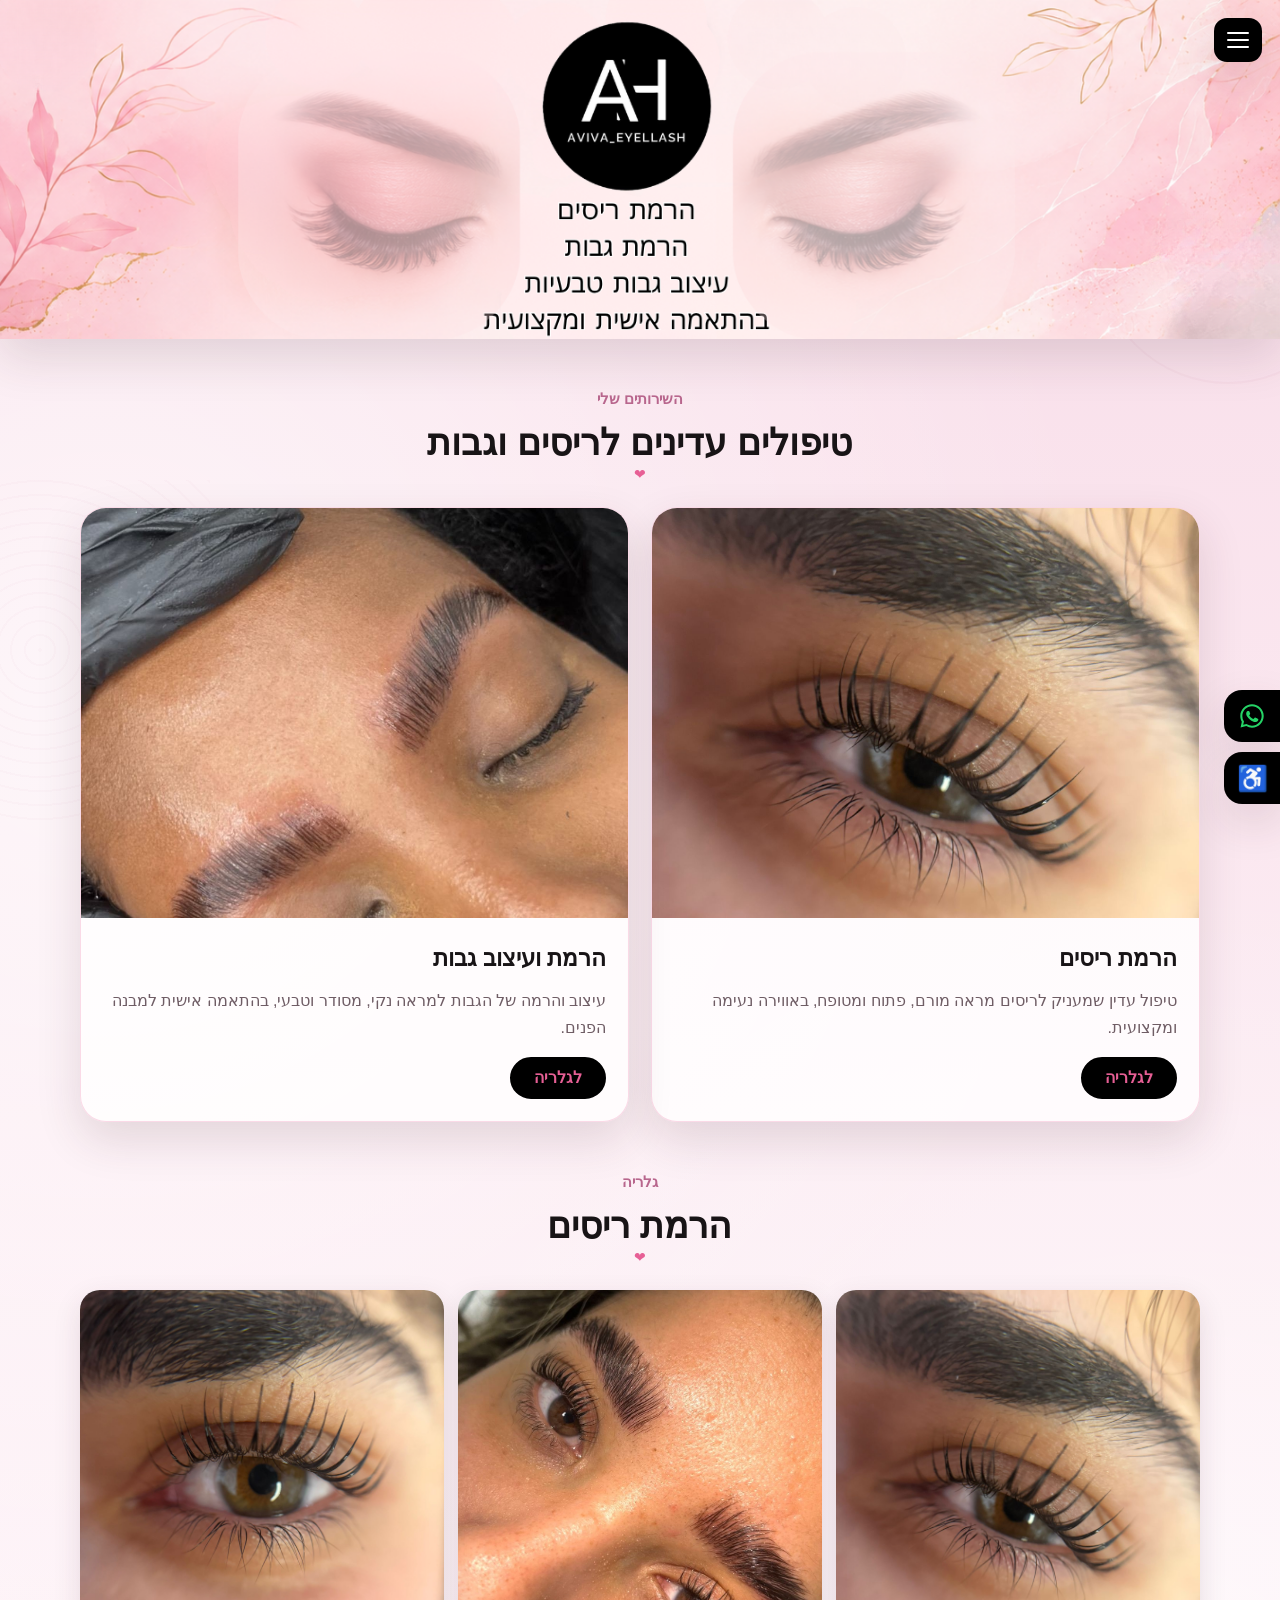
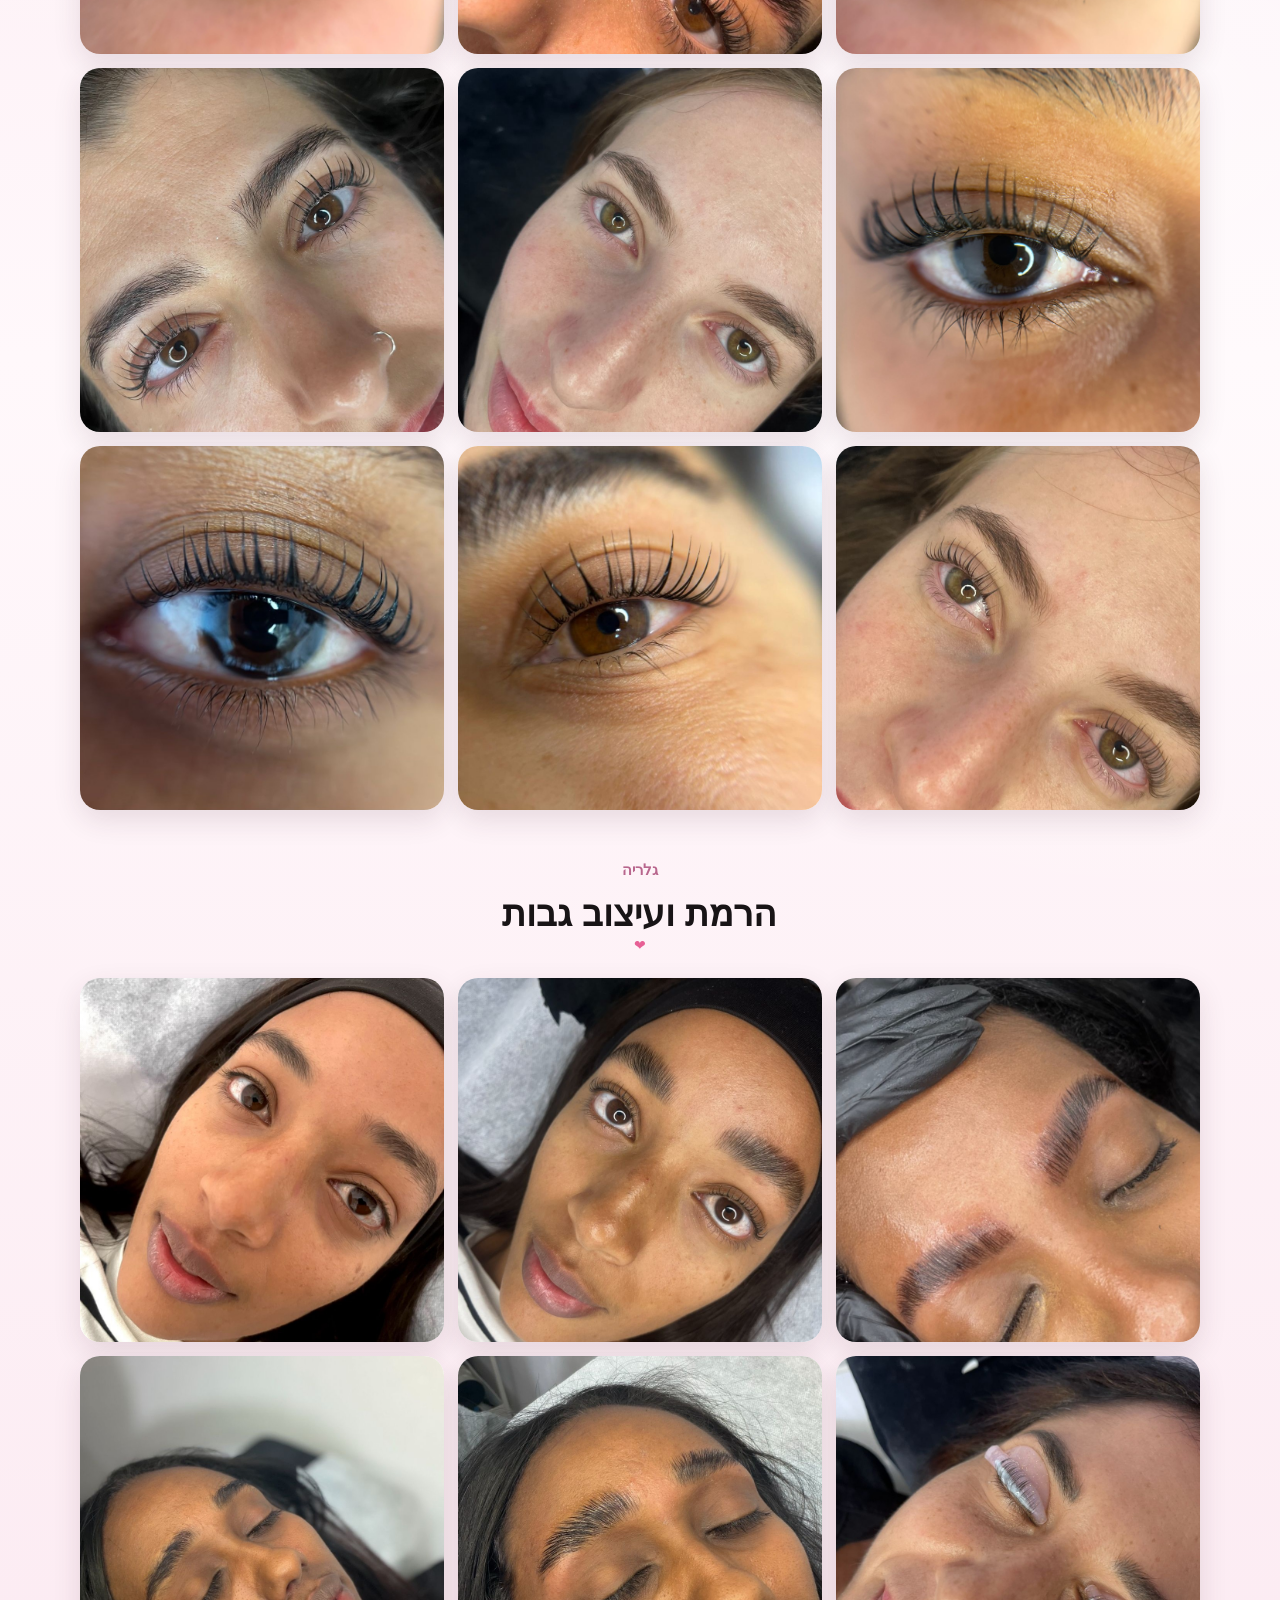
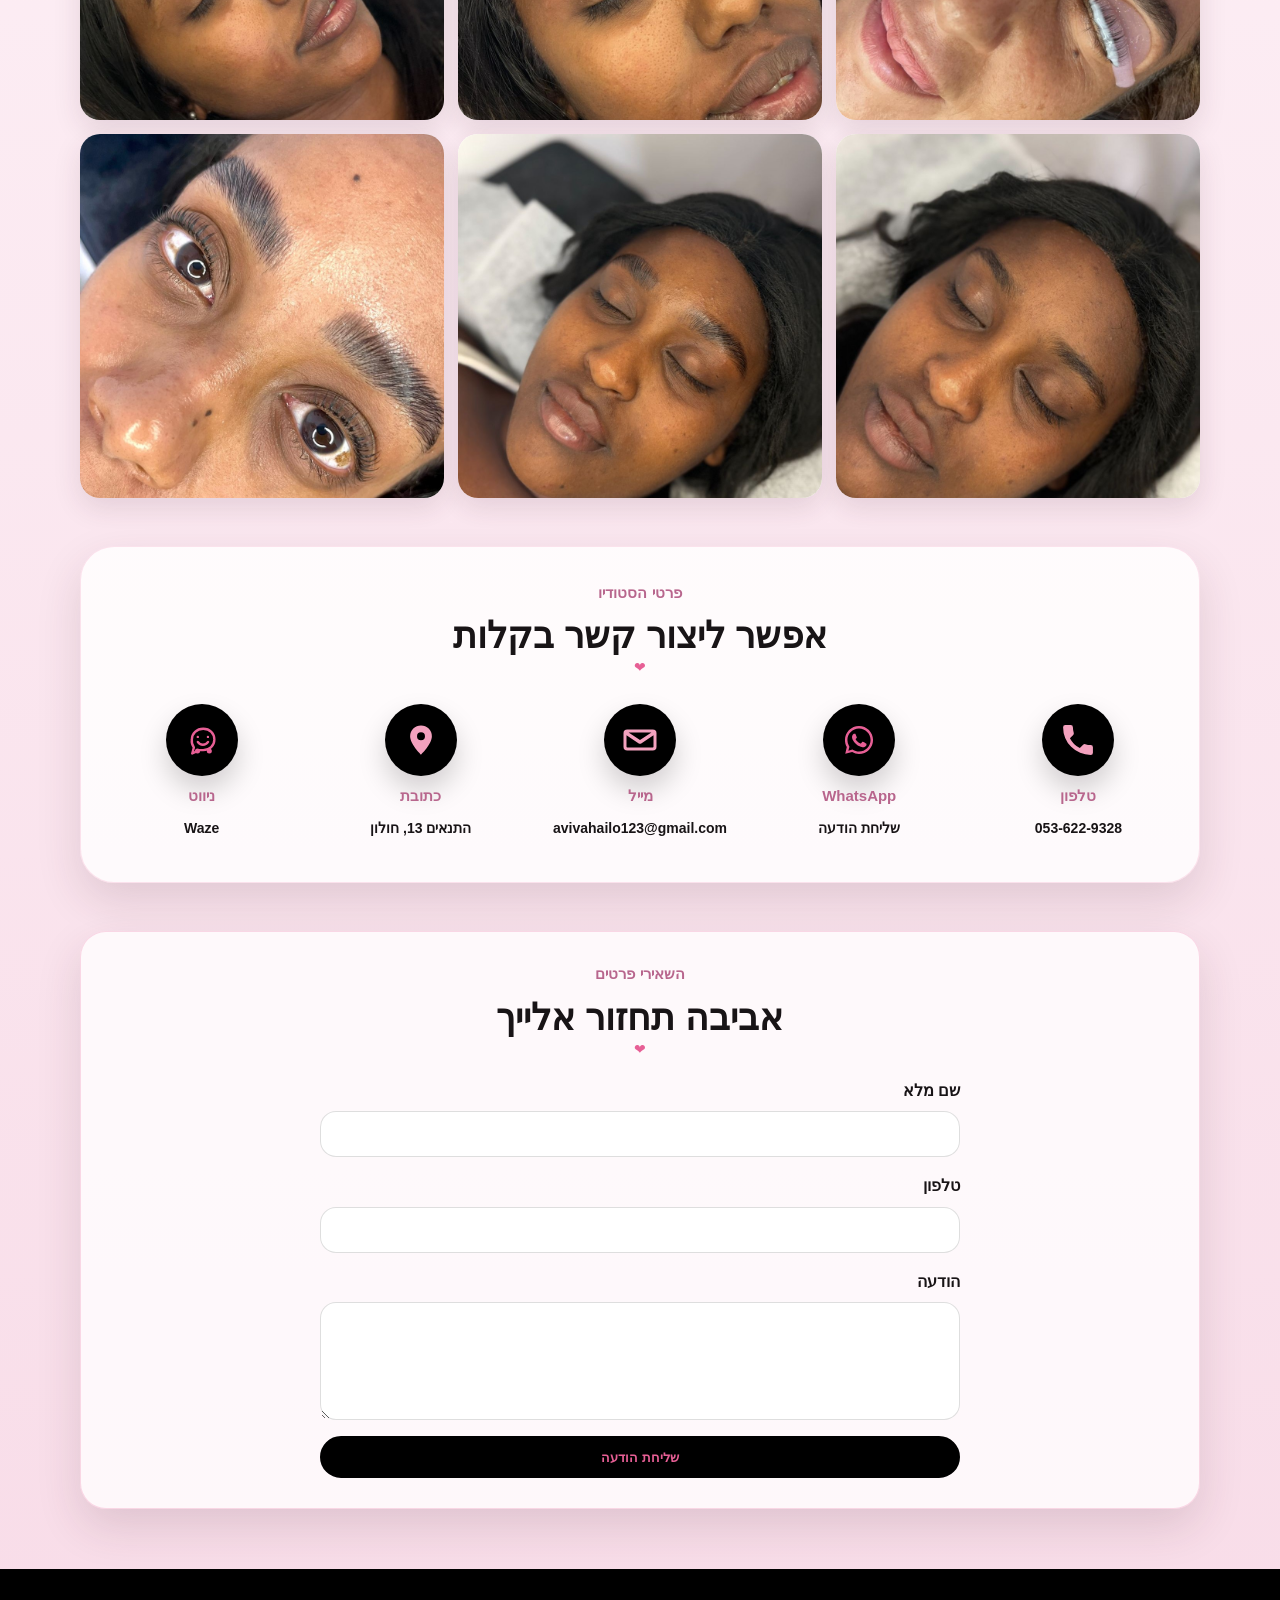
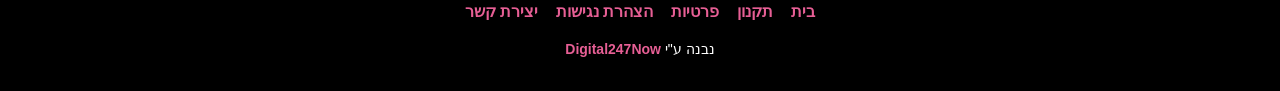
==== index.html @ 0c69479c "ז" ====
<!DOCTYPE html>
<html lang="he" dir="rtl">
<head>
  <meta charset="UTF-8">
  <meta name="viewport" content="width=device-width, initial-scale=1.0">
  <title>Aviva Eyelash | הרמת ריסים ועיצוב גבות בחולון</title>
  <meta
    name="description"
    content="אביבה איילאש - הרמת ריסים והרמת ועיצוב גבות בחולון.">
  <meta
    name="keywords"
    content="הרמת ריסים, עיצוב גבות, הרמת גבות, חולון">
  <meta name="robots" content="index, follow">
  <link rel="canonical" href="https://aviva-eyelashes.com/">

  <meta property="og:title" content="Aviva Eyelash">
  <meta
    property="og:description"
    content="הרמת ריסים והרמת ועיצוב גבות בחולון.">
  <meta property="og:type" content="website">
  <meta property="og:url" content="https://aviva-eyelashes.com/">
  <meta
    property="og:image"
    content="https://aviva-eyelashes.com/images/header.png">

  <meta name="twitter:card" content="summary_large_image">
  <meta name="twitter:title" content="Aviva Eyelash">
  <meta
    name="twitter:description"
    content="הרמת ריסים והרמת ועיצוב גבות בחולון.">

  <link rel="icon" href="favicon.ico" sizes="any">
  <link rel="icon" type="image/png" sizes="16x16" href="images/favicons/favicon-16x16.png">
  <link rel="icon" type="image/png" sizes="32x32" href="images/favicons/favicon-32x32.png">
  <link rel="apple-touch-icon" sizes="180x180" href="images/favicons/apple-touch-icon.png">
  <link rel="manifest" href="manifest.webmanifest">
  <link rel="stylesheet" href="css/style.css">

  <script type="application/ld+json">
  {
    "@context": "https://schema.org",
    "@type": "BeautySalon",
    "name": "Aviva Eyelash",
    "url": "https://aviva-eyelashes.com/",
    "telephone": "+972536229328",
    "email": "avivahailo123@gmail.com",
    "address": {
      "@type": "PostalAddress",
      "streetAddress": "התנאים 13",
      "addressLocality": "חולון",
      "addressCountry": "IL"
    }
  }
  </script>
</head>
<body>
  <a class="skip-link" href="#main">דלגי לתוכן המרכזי</a>

  <button
    class="menu-button"
    type="button"
    aria-label="פתיחת תפריט"
    aria-expanded="false"
    aria-controls="site-menu">
    <span></span>
    <span></span>
    <span></span>
  </button>

  <nav class="site-menu" id="site-menu" aria-label="תפריט ראשי">
    <a href="#services">השירותים</a>
    <a href="#lashes-gallery">גלריית ריסים</a>
    <a href="#brows-gallery">גלריית גבות</a>
    <a href="#studio-details">פרטי הסטודיו</a>
    <a href="#contact">יצירת קשר</a>
    <a href="terms.html">תקנון</a>
    <a href="privacy.html">פרטיות</a>
    <a href="accessibility.html">נגישות</a>
  </nav>

  <header class="hero" aria-label="Aviva Eyelash">
    <img
      src="images/header.png"
      alt="אביבה איילאש - הרמת ריסים והרמת ועיצוב גבות"
      class="hero-image">
  </header>

  <main id="main">
    <section class="section services" id="services">
      <div class="section-heading">
        <span>השירותים שלי</span>
        <h1>טיפולים עדינים לריסים וגבות</h1>
      </div>

      <div class="service-grid">
        <article class="service-card">
          <img
            src="images/01.jpg"
            alt="הרמת ריסים"
            loading="lazy">
          <div class="service-content">
            <h2>הרמת ריסים</h2>
            <p>
              טיפול עדין שמעניק לריסים מראה מורם, פתוח ומטופח,
              באווירה נעימה ומקצועית.
            </p>
            <a href="#lashes-gallery">לגלריה</a>
          </div>
        </article>

        <article class="service-card">
          <img
            src="images/001.jpg"
            alt="הרמת ועיצוב גבות"
            loading="lazy">
          <div class="service-content">
            <h2>הרמת ועיצוב גבות</h2>
            <p>
              עיצוב והרמה של הגבות למראה נקי, מסודר וטבעי,
              בהתאמה אישית למבנה הפנים.
            </p>
            <a href="#brows-gallery">לגלריה</a>
          </div>
        </article>
      </div>
    </section>

    <section class="section gallery-section" id="lashes-gallery">
      <div class="section-heading">
        <span>גלריה</span>
        <h2>הרמת ריסים</h2>
      </div>

      <div class="gallery-grid" data-gallery="lashes">
        <button type="button" data-src="images/01.jpg">
          <img src="images/01.jpg" alt="הרמת ריסים 1" loading="lazy">
        </button>
        <button type="button" data-src="images/02.jpg">
          <img src="images/02.jpg" alt="הרמת ריסים 2" loading="lazy">
        </button>
        <button type="button" data-src="images/03.jpg">
          <img src="images/03.jpg" alt="הרמת ריסים 3" loading="lazy">
        </button>
        <button type="button" data-src="images/04.jpg">
          <img src="images/04.jpg" alt="הרמת ריסים 4" loading="lazy">
        </button>
        <button type="button" data-src="images/05.jpg">
          <img src="images/05.jpg" alt="הרמת ריסים 5" loading="lazy">
        </button>
        <button type="button" data-src="images/06.jpg">
          <img src="images/06.jpg" alt="הרמת ריסים 6" loading="lazy">
        </button>
        <button type="button" data-src="images/07.jpg">
          <img src="images/07.jpg" alt="הרמת ריסים 7" loading="lazy">
        </button>
        <button type="button" data-src="images/08.jpg">
          <img src="images/08.jpg" alt="הרמת ריסים 8" loading="lazy">
        </button>
        <button type="button" data-src="images/09.jpg">
          <img src="images/09.jpg" alt="הרמת ריסים 9" loading="lazy">
        </button>
      </div>
    </section>

    <section class="section gallery-section" id="brows-gallery">
      <div class="section-heading">
        <span>גלריה</span>
        <h2>הרמת ועיצוב גבות</h2>
      </div>

      <div class="gallery-grid" data-gallery="brows">
        <button type="button" data-src="images/001.jpg">
          <img src="images/001.jpg" alt="הרמת ועיצוב גבות 1" loading="lazy">
        </button>
        <button type="button" data-src="images/002.jpg">
          <img src="images/002.jpg" alt="הרמת ועיצוב גבות 2" loading="lazy">
        </button>
        <button type="button" data-src="images/003.jpg">
          <img src="images/003.jpg" alt="הרמת ועיצוב גבות 3" loading="lazy">
        </button>
        <button type="button" data-src="images/004.jpg">
          <img src="images/004.jpg" alt="הרמת ועיצוב גבות 4" loading="lazy">
        </button>
        <button type="button" data-src="images/005.jpg">
          <img src="images/005.jpg" alt="הרמת ועיצוב גבות 5" loading="lazy">
        </button>
        <button type="button" data-src="images/006.jpg">
          <img src="images/006.jpg" alt="הרמת ועיצוב גבות 6" loading="lazy">
        </button>
        <button type="button" data-src="images/007.jpg">
          <img src="images/007.jpg" alt="הרמת ועיצוב גבות 7" loading="lazy">
        </button>
        <button type="button" data-src="images/008.jpg">
          <img src="images/008.jpg" alt="הרמת ועיצוב גבות 8" loading="lazy">
        </button>
        <button type="button" data-src="images/009.jpg">
          <img src="images/009.jpg" alt="הרמת ועיצוב גבות 9" loading="lazy">
        </button>
      </div>
    </section>

    <section class="section studio-details" id="studio-details">
      <div class="section-heading compact-heading">
        <span>פרטי הסטודיו</span>
        <h2>אפשר ליצור קשר בקלות</h2>
      </div>

      <div class="details-row">
        <a class="detail-item" href="tel:0536229328">
          <span class="detail-icon" aria-hidden="true">
            <img src="images/icons/phone-pink.svg" alt="">
          </span>
          <span class="detail-title">טלפון</span>
          <strong>053-622-9328</strong>
        </a>

        <a
          class="detail-item"
          href="https://wa.me/972536229328"
          target="_blank"
          rel="noopener">
          <span class="detail-icon" aria-hidden="true">
            <img src="images/icons/whatsapp-pink.svg" alt="">
          </span>
          <span class="detail-title">WhatsApp</span>
          <strong>שליחת הודעה</strong>
        </a>

        <a class="detail-item" href="mailto:avivahailo123@gmail.com">
          <span class="detail-icon" aria-hidden="true">
            <img src="images/icons/mail-pink.svg" alt="">
          </span>
          <span class="detail-title">מייל</span>
          <strong>avivahailo123@gmail.com</strong>
        </a>

        <a
          class="detail-item"
          href="https://waze.com/ul?q=התנאים%2013%20חולון"
          target="_blank"
          rel="noopener">
          <span class="detail-icon" aria-hidden="true">
            <img src="images/icons/location-pink.svg" alt="">
          </span>
          <span class="detail-title">כתובת</span>
          <strong>התנאים 13, חולון</strong>
        </a>

        <a
          class="detail-item"
          href="https://waze.com/ul?q=התנאים%2013%20חולון"
          target="_blank"
          rel="noopener">
          <span class="detail-icon" aria-hidden="true">
            <img src="images/icons/waze-pink.svg" alt="">
          </span>
          <span class="detail-title">ניווט</span>
          <strong>Waze</strong>
        </a>
      </div>
    </section>

    <section class="section contact" id="contact">
      <div class="contact-card">
        <div class="section-heading compact-heading">
          <span>השאירי פרטים</span>
          <h2>אביבה תחזור אלייך</h2>
        </div>

        <form
          action="https://formsubmit.co/avivahailo123@gmail.com"
          method="POST"
          target="formsubmit-frame"
          class="contact-form">
          <input
            type="hidden"
            name="_subject"
            value="פנייה חדשה מאתר Aviva Eyelash">
          <input type="hidden" name="_template" value="table">
          <input type="hidden" name="_captcha" value="false">

          <label>
            שם מלא
            <input type="text" name="name" required>
          </label>

          <label>
            טלפון
            <input type="tel" name="phone" required>
          </label>

          <label>
            הודעה
            <textarea name="message" rows="5" required></textarea>
          </label>

          <button type="submit">שליחת הודעה</button>
          <p class="form-status" aria-live="polite"></p>
        </form>
        <iframe
          class="formsubmit-frame"
          name="formsubmit-frame"
          title="שליחת טופס"
          aria-hidden="true"></iframe>
      </div>
    </section>
  </main>

  <div class="side-actions" aria-label="פעולות מהירות">
    <a
      class="side-tab whatsapp-tab"
      href="https://wa.me/972536229328"
      target="_blank"
      rel="noopener">
      <span class="side-icon" aria-hidden="true">
        <img src="images/icons/whatsapp-green.svg" alt="">
      </span>
      <span class="side-label">WhatsApp</span>
    </a>

    <button
      class="side-tab access-tab"
      type="button"
      aria-expanded="false"
      aria-controls="access-panel">
      <span class="side-icon access-sign" aria-hidden="true">♿</span>
      <span class="side-label">נגישות</span>
    </button>
  </div>

  <aside
    class="access-panel"
    id="access-panel"
    aria-label="תפריט נגישות"
    aria-hidden="true">
    <div class="access-head">
      <h2>אפשרויות נגישות</h2>
      <button
        type="button"
        class="access-close"
        aria-label="סגירת תפריט">
        ×
      </button>
    </div>

    <div class="access-tools">
      <button type="button" data-access="increase">הגדלת טקסט</button>
      <button type="button" data-access="decrease">הקטנת טקסט</button>
      <button type="button" data-access="contrast">ניגודיות גבוהה</button>
      <button type="button" data-access="light">רקע בהיר</button>
      <button type="button" data-access="links">הדגשת קישורים</button>
      <button type="button" data-access="spacing">ריווח טקסט</button>
      <button type="button" data-access="motion">עצירת אנימציות</button>
      <button type="button" data-access="reset">איפוס הגדרות</button>
    </div>
  </aside>

  <div
    class="lightbox"
    aria-hidden="true"
    role="dialog"
    aria-label="תצוגת תמונה">
    <button class="lightbox-close" type="button" aria-label="סגירה">×</button>
    <button class="lightbox-prev" type="button" aria-label="תמונה קודמת">‹</button>
    <img src="" alt="">
    <button class="lightbox-next" type="button" aria-label="תמונה הבאה">›</button>
  </div>

  <footer class="site-footer">
    <nav aria-label="קישורי פוטר">
      <a href="index.html">בית</a>
      <a href="terms.html">תקנון</a>
      <a href="privacy.html">פרטיות</a>
      <a href="accessibility.html">הצהרת נגישות</a>
      <a href="#contact">יצירת קשר</a>
    </nav>
    <p>
      נבנה ע"י
      <a
        href="https://digital247now.com"
        target="_blank"
        rel="noopener">
        Digital247Now
      </a>
    </p>
  </footer>

  <script src="js/script.js"></script>
</body>
</html>
---- css/style.css ----
:root {
  --pink-bg: #f8dce8;
  --pink-soft: #fff6fa;
  --pink-card: #fdebf2;
  --pink-main: #e75f95;
  --pink-dark: #b8668d;
  --ink: #181416;
  --muted: #6f5d65;
  --white: #ffffff;
  --shadow: 0 18px 45px rgba(69, 35, 48, 0.14);
  --radius: 26px;
}

* {
  box-sizing: border-box;
}

html {
  scroll-behavior: smooth;
}

body {
  margin: 0;
  font-family: Arial, Helvetica, sans-serif;
  color: var(--ink);
  background:
    radial-gradient(
      circle at 8% 14%,
      rgba(255, 255, 255, 0.65),
      transparent 23%
    ),
    radial-gradient(
      circle at 92% 35%,
      rgba(255, 255, 255, 0.45),
      transparent 25%
    ),
    linear-gradient(180deg, var(--pink-bg), #fff8fb 40%, var(--pink-bg));
  line-height: 1.65;
}

body::before,
body::after {
  content: "";
  position: fixed;
  pointer-events: none;
  z-index: -1;
  opacity: 0.16;
}

body::before {
  width: 260px;
  height: 260px;
  top: 120px;
  right: -80px;
  border: 2px solid rgba(184, 102, 141, 0.28);
  border-radius: 50%;
}

body::after {
  width: 340px;
  height: 340px;
  left: -130px;
  bottom: 80px;
  background:
    repeating-radial-gradient(
      circle,
      rgba(184, 102, 141, 0.18) 0 2px,
      transparent 2px 14px
    );
}

img,
svg {
  display: block;
}

img {
  max-width: 100%;
}

a {
  color: inherit;
  text-decoration: none;
}

button,
input,
textarea {
  font-family: Arial, Helvetica, sans-serif;
}

.skip-link {
  position: absolute;
  top: -80px;
  right: 16px;
  z-index: 10000;
  padding: 10px 16px;
  background: #000;
  color: #fff;
  border-radius: 12px;
}

.skip-link:focus {
  top: 16px;
}

.menu-button {
  position: fixed;
  top: 18px;
  right: 18px;
  z-index: 9999;
  width: 48px;
  height: 44px;
  border: 0;
  border-radius: 13px;
  background: #000;
  box-shadow: var(--shadow);
  cursor: pointer;
}

.menu-button span {
  display: block;
  width: 22px;
  height: 2px;
  margin: 5px auto;
  background: #fff;
  border-radius: 20px;
}

.site-menu {
  position: fixed;
  top: 72px;
  right: 18px;
  z-index: 9998;
  width: min(250px, calc(100vw - 36px));
  padding: 14px;
  background: #000;
  color: #fff;
  border-radius: 20px;
  box-shadow: var(--shadow);
  transform: translateY(-12px);
  opacity: 0;
  pointer-events: none;
  transition: 0.25s ease;
}

.site-menu.open {
  transform: translateY(0);
  opacity: 1;
  pointer-events: auto;
}

.site-menu a {
  display: block;
  padding: 10px 12px;
  border-radius: 12px;
  font-size: 15px;
}

.site-menu a:hover,
.site-menu a:focus {
  background: rgba(255, 255, 255, 0.14);
}

.hero {
  width: min(1429px, 100%);
  margin: 0 auto;
  overflow: hidden;
  background: var(--pink-bg);
  box-shadow: var(--shadow);
}

.hero-image {
  width: 100%;
  height: auto;
}

.section {
  width: min(1120px, calc(100% - 32px));
  margin: 48px auto;
}

.section-heading {
  position: relative;
  text-align: center;
  margin-bottom: 26px;
}

.section-heading::after {
  content: "❤";
  display: block;
  margin-top: 2px;
  color: var(--pink-main);
  font-size: 14px;
  line-height: 1;
}

.section-heading span {
  display: block;
  margin-bottom: 8px;
  color: var(--pink-dark);
  font-size: 15px;
  font-weight: 700;
}

.section-heading h1,
.section-heading h2 {
  margin: 0;
  font-size: clamp(25px, 4vw, 36px);
  line-height: 1.25;
}

.compact-heading {
  margin-bottom: 22px;
}

.service-grid {
  display: grid;
  grid-template-columns: repeat(2, minmax(0, 1fr));
  gap: 22px;
}

.service-card,
.contact-card {
  background: rgba(255, 255, 255, 0.78);
  border: 1px solid rgba(231, 95, 149, 0.22);
  border-radius: var(--radius);
  box-shadow: var(--shadow);
  overflow: hidden;
}

.service-card img {
  width: 100%;
  aspect-ratio: 4 / 3;
  object-fit: cover;
  background: var(--pink-card);
}

.service-content {
  padding: 22px;
}

.service-card h2 {
  margin: 0 0 10px;
  font-size: 23px;
}

.service-card p {
  margin: 0 0 16px;
  color: var(--muted);
  font-size: 16px;
}

.service-card a,
.contact-form button {
  display: inline-flex;
  align-items: center;
  justify-content: center;
  min-height: 42px;
  padding: 0 22px;
  border: 2px solid #000;
  border-radius: 999px;
  background: #000;
  color: var(--pink-main);
  font-weight: 700;
  cursor: pointer;
}

.gallery-grid {
  display: grid;
  grid-template-columns: repeat(3, minmax(0, 1fr));
  gap: 14px;
}

.gallery-grid button {
  padding: 0;
  border: 0;
  border-radius: 20px;
  overflow: hidden;
  background: #fff;
  cursor: pointer;
  box-shadow: 0 10px 28px rgba(69, 35, 48, 0.12);
}

.gallery-grid img {
  width: 100%;
  aspect-ratio: 1 / 1;
  object-fit: cover;
  transition: 0.25s ease;
}

.gallery-grid button:hover img,
.gallery-grid button:focus img {
  transform: scale(1.04);
}

.studio-details {
  background: rgba(255, 255, 255, 0.82);
  border: 1px solid rgba(231, 95, 149, 0.16);
  border-radius: 34px;
  padding: 34px 20px;
  box-shadow: var(--shadow);
}

.details-row {
  display: grid;
  grid-template-columns: repeat(5, minmax(0, 1fr));
  gap: 18px;
  text-align: center;
}

.detail-item {
  display: flex;
  flex-direction: column;
  align-items: center;
  gap: 8px;
  min-width: 0;
  padding: 8px 4px;
}

.detail-icon {
  display: flex;
  align-items: center;
  justify-content: center;
  width: 72px;
  height: 72px;
  border-radius: 50%;
  background: #000;
  color: var(--pink-main);
  box-shadow: 0 14px 28px rgba(0, 0, 0, 0.18);
}

.detail-icon img {
  width: 34px;
  height: 34px;
  object-fit: contain;
  flex: 0 0 auto;
}

.detail-title {
  color: var(--pink-dark);
  font-size: 15px;
  font-weight: 700;
}

.detail-item strong {
  width: 100%;
  font-size: 14px;
  color: var(--ink);
  overflow-wrap: anywhere;
}

.contact-card {
  padding: 30px;
}

.contact-form {
  display: grid;
  gap: 16px;
  max-width: 640px;
  margin: 0 auto;
}

.contact-form label {
  display: grid;
  gap: 7px;
  font-weight: 700;
}

.contact-form input,
.contact-form textarea {
  width: 100%;
  border: 1px solid rgba(0, 0, 0, 0.13);
  border-radius: 16px;
  padding: 13px 14px;
  background: #fff;
  font-size: 16px;
  color: var(--ink);
}

.contact-form textarea {
  resize: vertical;
}

.side-actions {
  position: fixed;
  right: 0;
  bottom: 96px;
  z-index: 9996;
  display: grid;
  gap: 10px;
}

.side-tab {
  display: flex;
  flex-direction: row-reverse;
  align-items: center;
  justify-content: flex-start;
  gap: 10px;
  width: 54px;
  height: 52px;
  padding: 0 14px;
  border: 0;
  border-radius: 18px 0 0 18px;
  background: #000;
  color: #fff;
  overflow: hidden;
  cursor: pointer;
  transition: width 0.25s ease;
  box-shadow: var(--shadow);
}

.side-tab:hover,
.side-tab:focus,
.side-tab.is-open {
  width: 148px;
}

.side-icon {
  flex: 0 0 26px;
  display: flex;
  align-items: center;
  justify-content: center;
  width: 26px;
  height: 26px;
}

.side-icon img {
  display: block;
  width: 26px;
  height: 26px;
  object-fit: contain;
  flex: 0 0 auto;
}

.access-sign {
  color: #2d8cff;
  font-size: 25px;
  line-height: 1;
}

.side-label {
  display: none;
  white-space: nowrap;
  font-size: 14px;
  font-weight: 700;
}

.side-tab:hover .side-label,
.side-tab:focus .side-label,
.side-tab.is-open .side-label {
  display: inline-block;
}

.access-panel {
  position: fixed;
  right: 58px;
  bottom: 84px;
  z-index: 9995;
  width: min(320px, calc(100vw - 76px));
  padding: 18px;
  background: #050505;
  color: #fff;
  border: 1px solid rgba(255, 255, 255, 0.12);
  border-radius: 22px;
  box-shadow: 0 22px 50px rgba(0, 0, 0, 0.3);
  opacity: 0;
  transform: translateX(18px);
  pointer-events: none;
  transition: 0.25s ease;
}

.access-panel.open {
  opacity: 1;
  transform: translateX(0);
  pointer-events: auto;
}

.access-head {
  display: flex;
  align-items: center;
  justify-content: space-between;
  gap: 12px;
  margin-bottom: 12px;
}

.access-head h2 {
  margin: 0;
  font-size: 20px;
}

.access-close {
  width: 34px;
  height: 34px;
  border: 0;
  border-radius: 50%;
  background: rgba(255, 255, 255, 0.12);
  color: #fff;
  font-size: 24px;
  cursor: pointer;
}

.access-tools {
  display: grid;
  grid-template-columns: 1fr 1fr;
  gap: 9px;
}

.access-tools button {
  min-height: 42px;
  padding: 9px 10px;
  border: 1px solid rgba(255, 255, 255, 0.2);
  border-radius: 13px;
  background: rgba(255, 255, 255, 0.08);
  color: #fff;
  font-size: 14px;
  cursor: pointer;
}

.access-tools button.is-active {
  background: var(--pink-main);
  border-color: var(--pink-main);
  color: #000;
  font-weight: 700;
}

.lightbox {
  position: fixed;
  inset: 0;
  z-index: 10000;
  display: none;
  place-items: center;
  background: rgba(0, 0, 0, 0.84);
  padding: 20px;
}

.lightbox.open {
  display: grid;
}

.lightbox img {
  max-width: min(92vw, 980px);
  max-height: 82vh;
  border-radius: 22px;
  background: #fff;
}

.lightbox button {
  position: fixed;
  border: 0;
  background: #fff;
  color: #000;
  border-radius: 50%;
  width: 42px;
  height: 42px;
  font-size: 28px;
  cursor: pointer;
}

.lightbox-close {
  top: 18px;
  right: 18px;
}

.lightbox-prev {
  left: 18px;
}

.lightbox-next {
  right: 18px;
}

.site-footer {
  margin-top: 60px;
  padding: 30px 16px;
  text-align: center;
  background: #000;
  color: #fff;
}

.site-footer nav {
  display: flex;
  justify-content: center;
  flex-wrap: wrap;
  gap: 10px 18px;
  margin-bottom: 12px;
}

.site-footer a {
  color: var(--pink-main);
  font-weight: 700;
}

.site-footer p {
  margin: 0;
  font-size: 14px;
}

body.access-large {
  font-size: 112%;
}

body.access-small {
  font-size: 92%;
}

body.access-contrast {
  background: #000;
  color: #fff;
}

body.access-contrast .section,
body.access-contrast .service-card,
body.access-contrast .contact-card,
body.access-contrast .studio-details {
  background: #111;
  color: #fff;
}

body.access-light {
  background: #fff;
}

body.access-links a {
  text-decoration: underline;
  outline: 2px dashed currentColor;
  outline-offset: 3px;
}

body.access-spacing {
  letter-spacing: 0.04em;
  word-spacing: 0.08em;
  line-height: 1.9;
}

body.access-motion *,
body.access-motion *::before,
body.access-motion *::after {
  animation: none !important;
  transition: none !important;
}

@media (max-width: 900px) {
  .details-row {
    grid-template-columns: repeat(3, minmax(0, 1fr));
  }

  .service-grid {
    grid-template-columns: 1fr;
  }
}

@media (max-width: 700px) {
  .hero {
    width: 100%;
  }

  .hero-image {
    min-height: 250px;
    object-fit: cover;
    object-position: center top;
  }

  .menu-button {
    top: 12px;
    right: 12px;
    width: 44px;
    height: 40px;
  }

  .site-menu {
    top: 60px;
    right: 12px;
  }

  .section {
    width: min(100% - 24px, 620px);
    margin: 38px auto;
  }

  .gallery-grid {
    grid-template-columns: repeat(3, minmax(0, 1fr));
    gap: 8px;
  }

  .gallery-grid button {
    border-radius: 14px;
  }

  .details-row {
    grid-template-columns: repeat(2, minmax(0, 1fr));
    gap: 18px 10px;
  }

  .detail-icon {
    width: 62px;
    height: 62px;
  }

  .detail-icon img {
    width: 30px;
    height: 30px;
  }

  .contact-card {
    padding: 22px 16px;
  }

  .side-actions {
    bottom: 80px;
  }
}

@media (max-width: 420px) {
  .details-row {
    grid-template-columns: 1fr;
  }

  .detail-item {
    flex-direction: row;
    justify-content: flex-start;
    text-align: right;
    background: rgba(255, 255, 255, 0.72);
    border-radius: 20px;
    padding: 12px;
  }

  .detail-title,
  .detail-item strong {
    width: auto;
  }

  .access-panel {
    right: 8px;
    left: 8px;
    width: auto;
  }
}

/* Final icon/floating-tab fix */
.detail-icon img,
.side-icon img {
  display: block !important;
  width: 28px !important;
  height: 28px !important;
  max-width: 28px !important;
  max-height: 28px !important;
  object-fit: contain !important;
  object-position: center !important;
  margin: 0 !important;
  padding: 0 !important;
  transform: none !important;
}

.detail-icon {
  display: inline-flex !important;
  align-items: center !important;
  justify-content: center !important;
  overflow: hidden !important;
}

.side-actions {
  right: 0 !important;
  overflow: visible !important;
}

.side-tab {
  width: 56px !important;
  min-width: 56px !important;
  max-width: 56px !important;
  height: 52px !important;
  padding: 0 !important;
  display: flex !important;
  align-items: center !important;
  justify-content: center !important;
  overflow: hidden !important;
  gap: 0 !important;
  transition: max-width 0.25s ease, width 0.25s ease !important;
}

.side-tab:hover,
.side-tab:focus,
.side-tab.is-open {
  width: 154px !important;
  min-width: 154px !important;
  max-width: 154px !important;
  justify-content: flex-start !important;
  gap: 10px !important;
  padding: 0 14px !important;
}

.side-icon {
  width: 28px !important;
  height: 28px !important;
  min-width: 28px !important;
  max-width: 28px !important;
  flex: 0 0 28px !important;
  display: flex !important;
  align-items: center !important;
  justify-content: center !important;
  margin: 0 !important;
}

.side-label {
  display: block !important;
  width: 0 !important;
  max-width: 0 !important;
  opacity: 0 !important;
  overflow: hidden !important;
  white-space: nowrap !important;
  margin: 0 !important;
  pointer-events: none !important;
  transition: opacity 0.15s ease, max-width 0.2s ease !important;
}

.side-tab:hover .side-label,
.side-tab:focus .side-label,
.side-tab.is-open .side-label {
  width: auto !important;
  max-width: 90px !important;
  opacity: 1 !important;
}

.access-sign {
  display: flex !important;
  align-items: center !important;
  justify-content: center !important;
  width: 28px !important;
  height: 28px !important;
  line-height: 1 !important;
  font-size: 25px !important;
}

/* Aviva final fixes: clean icons, mobile header, same-page form message */
.formsubmit-frame {
  position: absolute;
  width: 1px;
  height: 1px;
  opacity: 0;
  pointer-events: none;
  border: 0;
}

.form-status {
  display: none;
  margin: 4px 0 0;
  padding: 14px 16px;
  border-radius: 16px;
  background: #eaf8ee;
  color: #136b2c;
  border: 1px solid rgba(19, 107, 44, 0.18);
  font-weight: 700;
  text-align: center;
}

.form-status.is-visible {
  display: block;
}

.contact-form.is-sending button {
  opacity: 0.72;
  cursor: wait;
}

.detail-icon,
.side-icon {
  line-height: 0 !important;
}

.detail-icon img {
  width: 36px !important;
  height: 36px !important;
  max-width: 36px !important;
  max-height: 36px !important;
}

.side-icon img {
  width: 30px !important;
  height: 30px !important;
  max-width: 30px !important;
  max-height: 30px !important;
}

@media (max-width: 700px) {
  .hero {
    margin-top: 0;
    border-radius: 0 0 22px 22px;
  }

  .hero-image {
    min-height: 0 !important;
    height: auto !important;
    object-fit: contain !important;
    object-position: center top !important;
  }

  .menu-button {
    width: 42px !important;
    height: 38px !important;
    border-radius: 12px !important;
  }

  .menu-button span {
    width: 20px;
    margin: 4px auto;
  }

  .site-menu {
    max-height: calc(100vh - 76px);
    overflow-y: auto;
  }
}
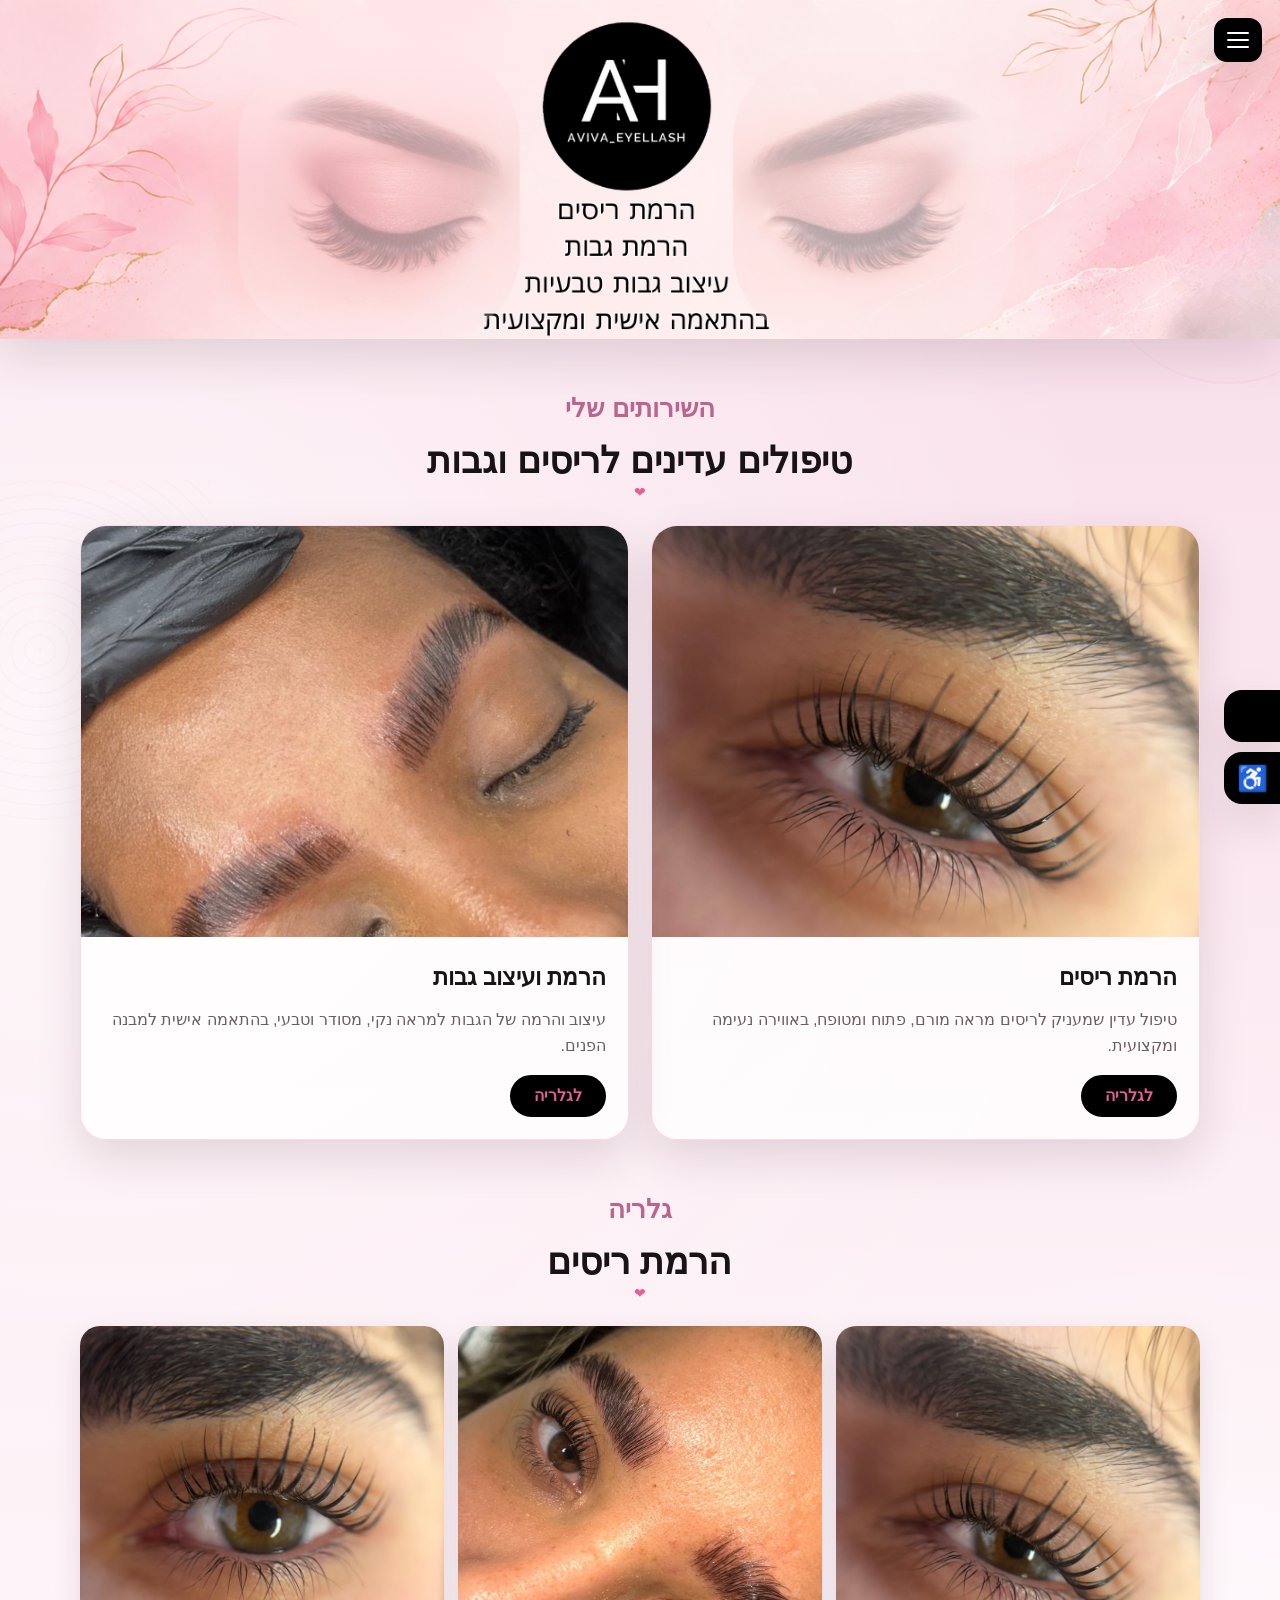
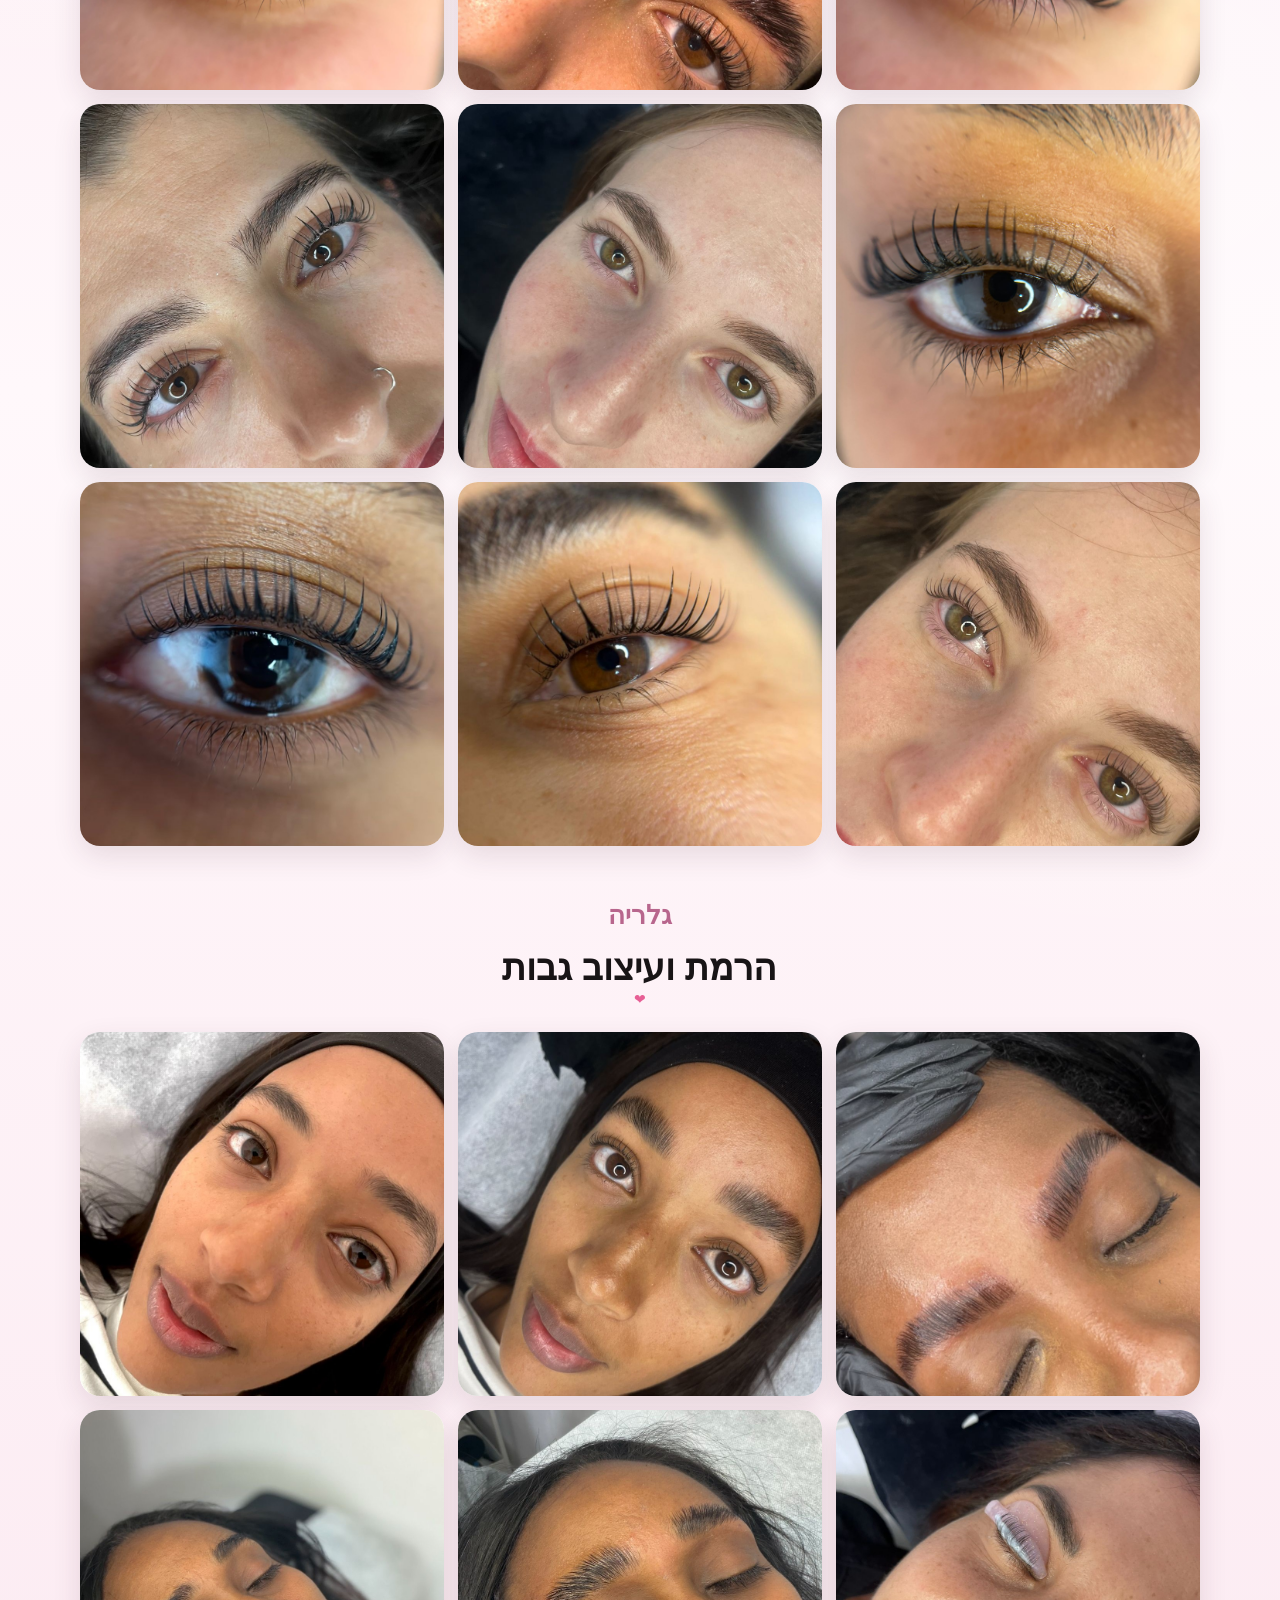
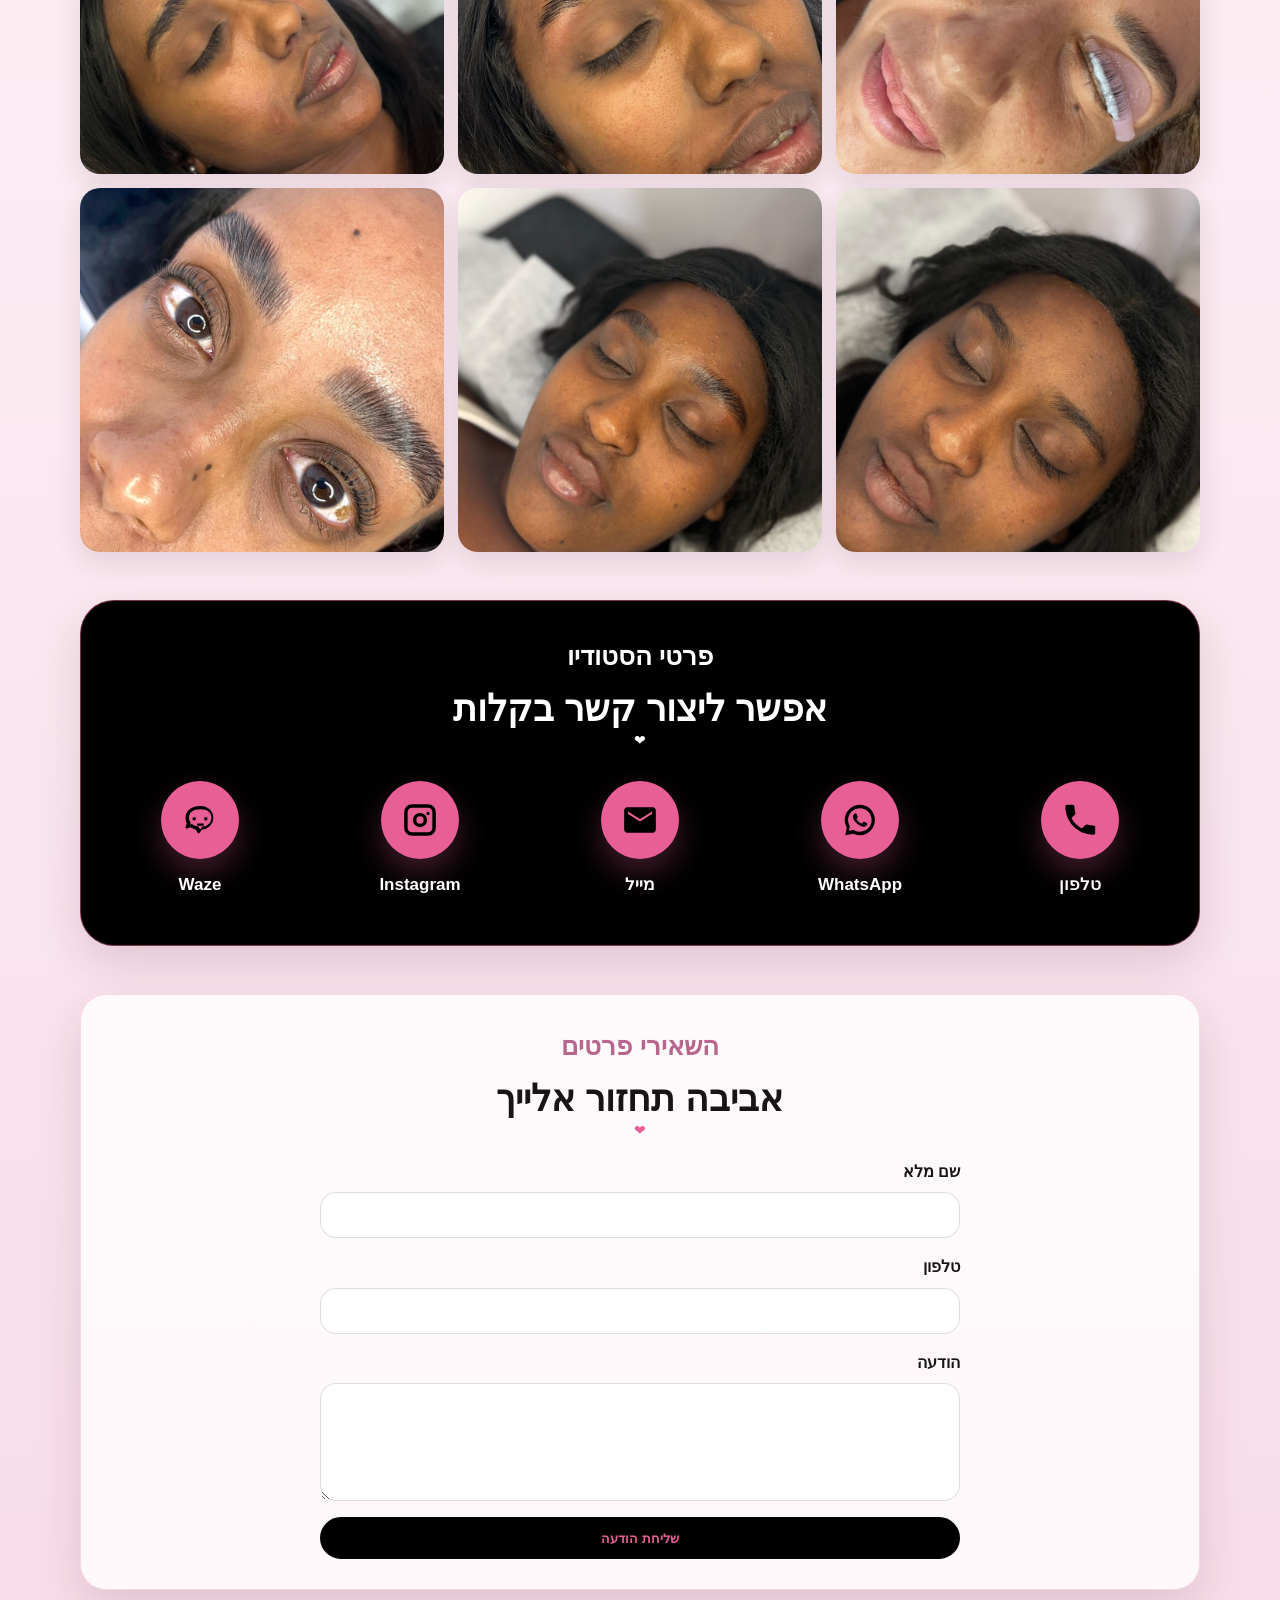
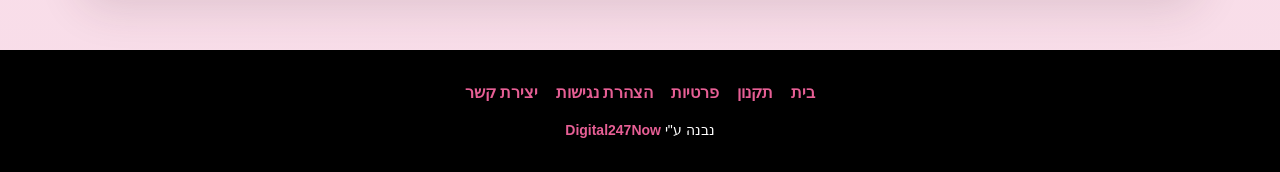
==== commit ff612418: "כןס" ====
--- a/index.html
+++ b/index.html
@@ -30,9 +30,9 @@
     content="הרמת ריסים והרמת ועיצוב גבות בחולון.">
 
   <link rel="icon" href="favicon.ico" sizes="any">
-  <link rel="icon" type="image/png" sizes="16x16" href="images/favicons/favicon-16x16.png">
-  <link rel="icon" type="image/png" sizes="32x32" href="images/favicons/favicon-32x32.png">
-  <link rel="apple-touch-icon" sizes="180x180" href="images/favicons/apple-touch-icon.png">
+  <link rel="icon" type="image/png" sizes="32x32" href="images/favicon-32x32.png">
+  <link rel="icon" type="image/png" sizes="16x16" href="images/favicon-16x16.png">
+  <link rel="apple-touch-icon" sizes="180x180" href="images/apple-touch-icon.png">
   <link rel="manifest" href="manifest.webmanifest">
   <link rel="stylesheet" href="css/style.css">
 
@@ -206,56 +206,54 @@
       </div>
 
       <div class="details-row">
-        <a class="detail-item" href="tel:0536229328">
-          <span class="detail-icon" aria-hidden="true">
-            <img src="images/icons/phone-pink.svg" alt="">
+        <a class="detail-item" href="tel:0536229328" aria-label="טלפון">
+          <span class="detail-icon" aria-hidden="true">
+            <img src="images/icons/phone.svg" alt="">
           </span>
           <span class="detail-title">טלפון</span>
-          <strong>053-622-9328</strong>
         </a>
 
         <a
           class="detail-item"
           href="https://wa.me/972536229328"
           target="_blank"
-          rel="noopener">
-          <span class="detail-icon" aria-hidden="true">
-            <img src="images/icons/whatsapp-pink.svg" alt="">
+          rel="noopener"
+          aria-label="WhatsApp">
+          <span class="detail-icon" aria-hidden="true">
+            <img src="images/icons/whatsapp.svg" alt="">
           </span>
           <span class="detail-title">WhatsApp</span>
-          <strong>שליחת הודעה</strong>
-        </a>
-
-        <a class="detail-item" href="mailto:avivahailo123@gmail.com">
-          <span class="detail-icon" aria-hidden="true">
-            <img src="images/icons/mail-pink.svg" alt="">
+        </a>
+
+        <a class="detail-item" href="mailto:avivahailo123@gmail.com" aria-label="מייל">
+          <span class="detail-icon" aria-hidden="true">
+            <img src="images/icons/mail.svg" alt="">
           </span>
           <span class="detail-title">מייל</span>
-          <strong>avivahailo123@gmail.com</strong>
+        </a>
+
+        <a
+          class="detail-item"
+          href="https://www.instagram.com/aviva_eyelash_lifting"
+          target="_blank"
+          rel="noopener"
+          aria-label="Instagram">
+          <span class="detail-icon" aria-hidden="true">
+            <img src="images/icons/instagram.svg" alt="">
+          </span>
+          <span class="detail-title">Instagram</span>
         </a>
 
         <a
           class="detail-item"
           href="https://waze.com/ul?q=התנאים%2013%20חולון"
           target="_blank"
-          rel="noopener">
-          <span class="detail-icon" aria-hidden="true">
-            <img src="images/icons/location-pink.svg" alt="">
-          </span>
-          <span class="detail-title">כתובת</span>
-          <strong>התנאים 13, חולון</strong>
-        </a>
-
-        <a
-          class="detail-item"
-          href="https://waze.com/ul?q=התנאים%2013%20חולון"
-          target="_blank"
-          rel="noopener">
-          <span class="detail-icon" aria-hidden="true">
-            <img src="images/icons/waze-pink.svg" alt="">
-          </span>
-          <span class="detail-title">ניווט</span>
-          <strong>Waze</strong>
+          rel="noopener"
+          aria-label="Waze">
+          <span class="detail-icon" aria-hidden="true">
+            <img src="images/icons/waze.svg" alt="">
+          </span>
+          <span class="detail-title">Waze</span>
         </a>
       </div>
     </section>
@@ -270,7 +268,6 @@
         <form
           action="https://formsubmit.co/avivahailo123@gmail.com"
           method="POST"
-          target="formsubmit-frame"
           class="contact-form">
           <input
             type="hidden"
@@ -295,13 +292,8 @@
           </label>
 
           <button type="submit">שליחת הודעה</button>
-          <p class="form-status" aria-live="polite"></p>
+          <p class="form-status" role="status" aria-live="polite"></p>
         </form>
-        <iframe
-          class="formsubmit-frame"
-          name="formsubmit-frame"
-          title="שליחת טופס"
-          aria-hidden="true"></iframe>
       </div>
     </section>
   </main>
@@ -313,7 +305,7 @@
       target="_blank"
       rel="noopener">
       <span class="side-icon" aria-hidden="true">
-        <img src="images/icons/whatsapp-green.svg" alt="">
+        <img src="images/icons/whatsapp.svg" alt="">
       </span>
       <span class="side-label">WhatsApp</span>
     </a>
--- a/css/style.css
+++ b/css/style.css
@@ -831,82 +831,134 @@
   font-size: 25px !important;
 }
 
-/* Aviva final fixes: clean icons, mobile header, same-page form message */
-.formsubmit-frame {
-  position: absolute;
-  width: 1px;
-  height: 1px;
-  opacity: 0;
-  pointer-events: none;
-  border: 0;
+
+/* Aviva final studio/contact update */
+.section-heading span {
+  font-size: clamp(20px, 2.7vw, 26px) !important;
+  color: #b8668d;
+}
+
+.studio-details {
+  background: #000 !important;
+  border-color: rgba(231, 95, 149, 0.5) !important;
+  color: #fff !important;
+}
+
+.studio-details .section-heading span,
+.studio-details .section-heading h2,
+.studio-details .section-heading::after {
+  color: #fff !important;
+}
+
+.details-row {
+  grid-template-columns: repeat(5, minmax(0, 1fr));
+  gap: 22px;
+}
+
+.detail-item {
+  gap: 12px !important;
+  padding: 12px 6px !important;
+  transition: transform 0.2s ease;
+}
+
+.detail-item:hover,
+.detail-item:focus {
+  transform: translateY(-3px);
+}
+
+.detail-icon {
+  width: 78px !important;
+  height: 78px !important;
+  background: var(--pink-main) !important;
+  color: #000 !important;
+  box-shadow: 0 14px 30px rgba(231, 95, 149, 0.28) !important;
+}
+
+.detail-icon img {
+  width: 38px !important;
+  height: 38px !important;
+  max-width: 38px !important;
+  max-height: 38px !important;
+  filter: none !important;
+}
+
+.detail-title {
+  color: #fff !important;
+  font-size: 17px !important;
+  font-weight: 800 !important;
+}
+
+.detail-item strong {
+  display: none !important;
 }
 
 .form-status {
   display: none;
   margin: 4px 0 0;
-  padding: 14px 16px;
-  border-radius: 16px;
-  background: #eaf8ee;
-  color: #136b2c;
-  border: 1px solid rgba(19, 107, 44, 0.18);
+  padding: 12px 14px;
+  border-radius: 14px;
+  text-align: center;
   font-weight: 700;
-  text-align: center;
-}
-
-.form-status.is-visible {
+}
+
+.form-status.is-success {
   display: block;
-}
-
-.contact-form.is-sending button {
-  opacity: 0.72;
-  cursor: wait;
-}
-
-.detail-icon,
-.side-icon {
-  line-height: 0 !important;
-}
-
-.detail-icon img {
-  width: 36px !important;
-  height: 36px !important;
-  max-width: 36px !important;
-  max-height: 36px !important;
-}
-
-.side-icon img {
-  width: 30px !important;
-  height: 30px !important;
-  max-width: 30px !important;
-  max-height: 30px !important;
+  background: #e9fff0;
+  color: #126b2f;
+  border: 1px solid rgba(18, 107, 47, 0.2);
+}
+
+.form-status.is-error {
+  display: block;
+  background: #fff0f2;
+  color: #9b1c31;
+  border: 1px solid rgba(155, 28, 49, 0.2);
 }
 
 @media (max-width: 700px) {
-  .hero {
-    margin-top: 0;
-    border-radius: 0 0 22px 22px;
-  }
-
   .hero-image {
     min-height: 0 !important;
-    height: auto !important;
     object-fit: contain !important;
     object-position: center top !important;
   }
 
-  .menu-button {
-    width: 42px !important;
-    height: 38px !important;
-    border-radius: 12px !important;
-  }
-
-  .menu-button span {
-    width: 20px;
-    margin: 4px auto;
-  }
-
-  .site-menu {
-    max-height: calc(100vh - 76px);
-    overflow-y: auto;
-  }
-}
+  .details-row {
+    grid-template-columns: repeat(5, minmax(0, 1fr)) !important;
+    gap: 8px !important;
+  }
+
+  .studio-details {
+    padding: 28px 10px !important;
+  }
+
+  .detail-icon {
+    width: 54px !important;
+    height: 54px !important;
+  }
+
+  .detail-icon img {
+    width: 28px !important;
+    height: 28px !important;
+    max-width: 28px !important;
+    max-height: 28px !important;
+  }
+
+  .detail-title {
+    font-size: 12px !important;
+  }
+}
+
+@media (max-width: 420px) {
+  .details-row {
+    grid-template-columns: repeat(5, minmax(0, 1fr)) !important;
+  }
+
+  .detail-item {
+    flex-direction: column !important;
+    justify-content: center !important;
+    text-align: center !important;
+    background: transparent !important;
+    border-radius: 0 !important;
+    padding: 8px 2px !important;
+  }
+}
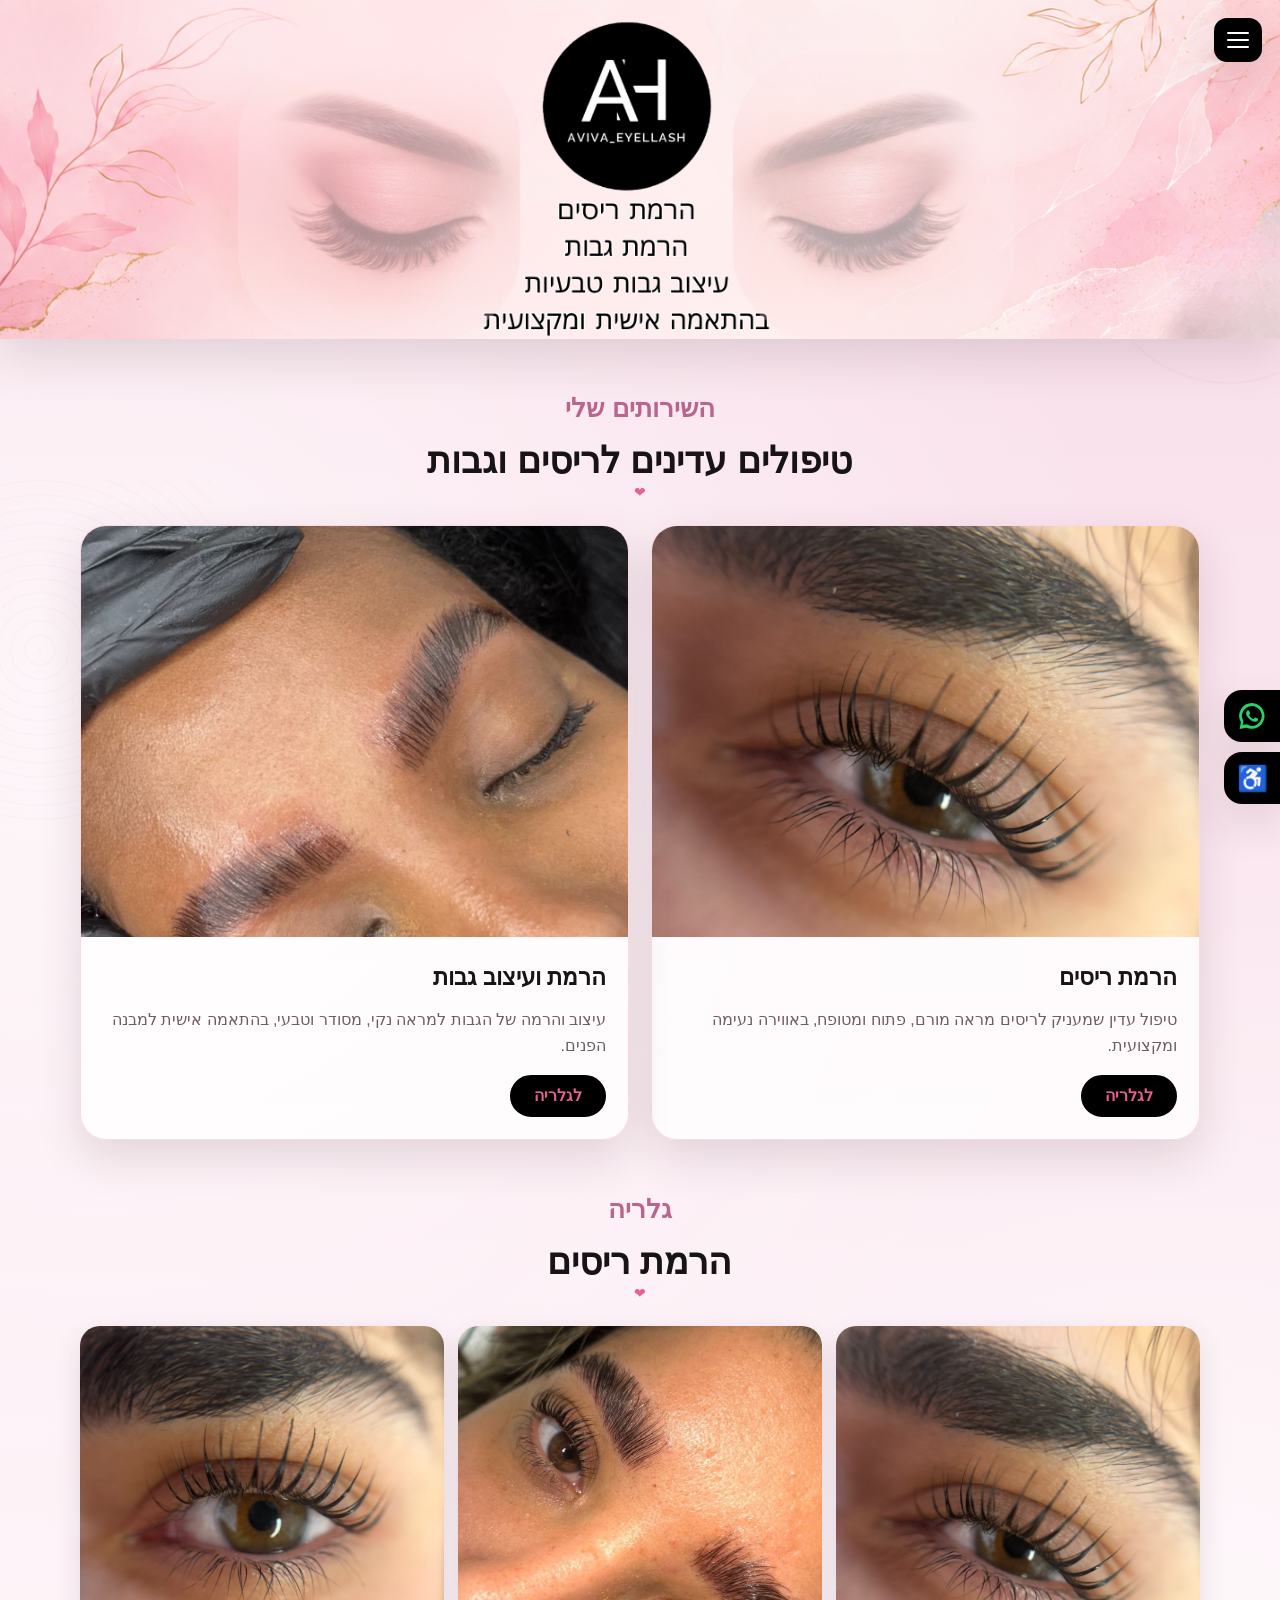
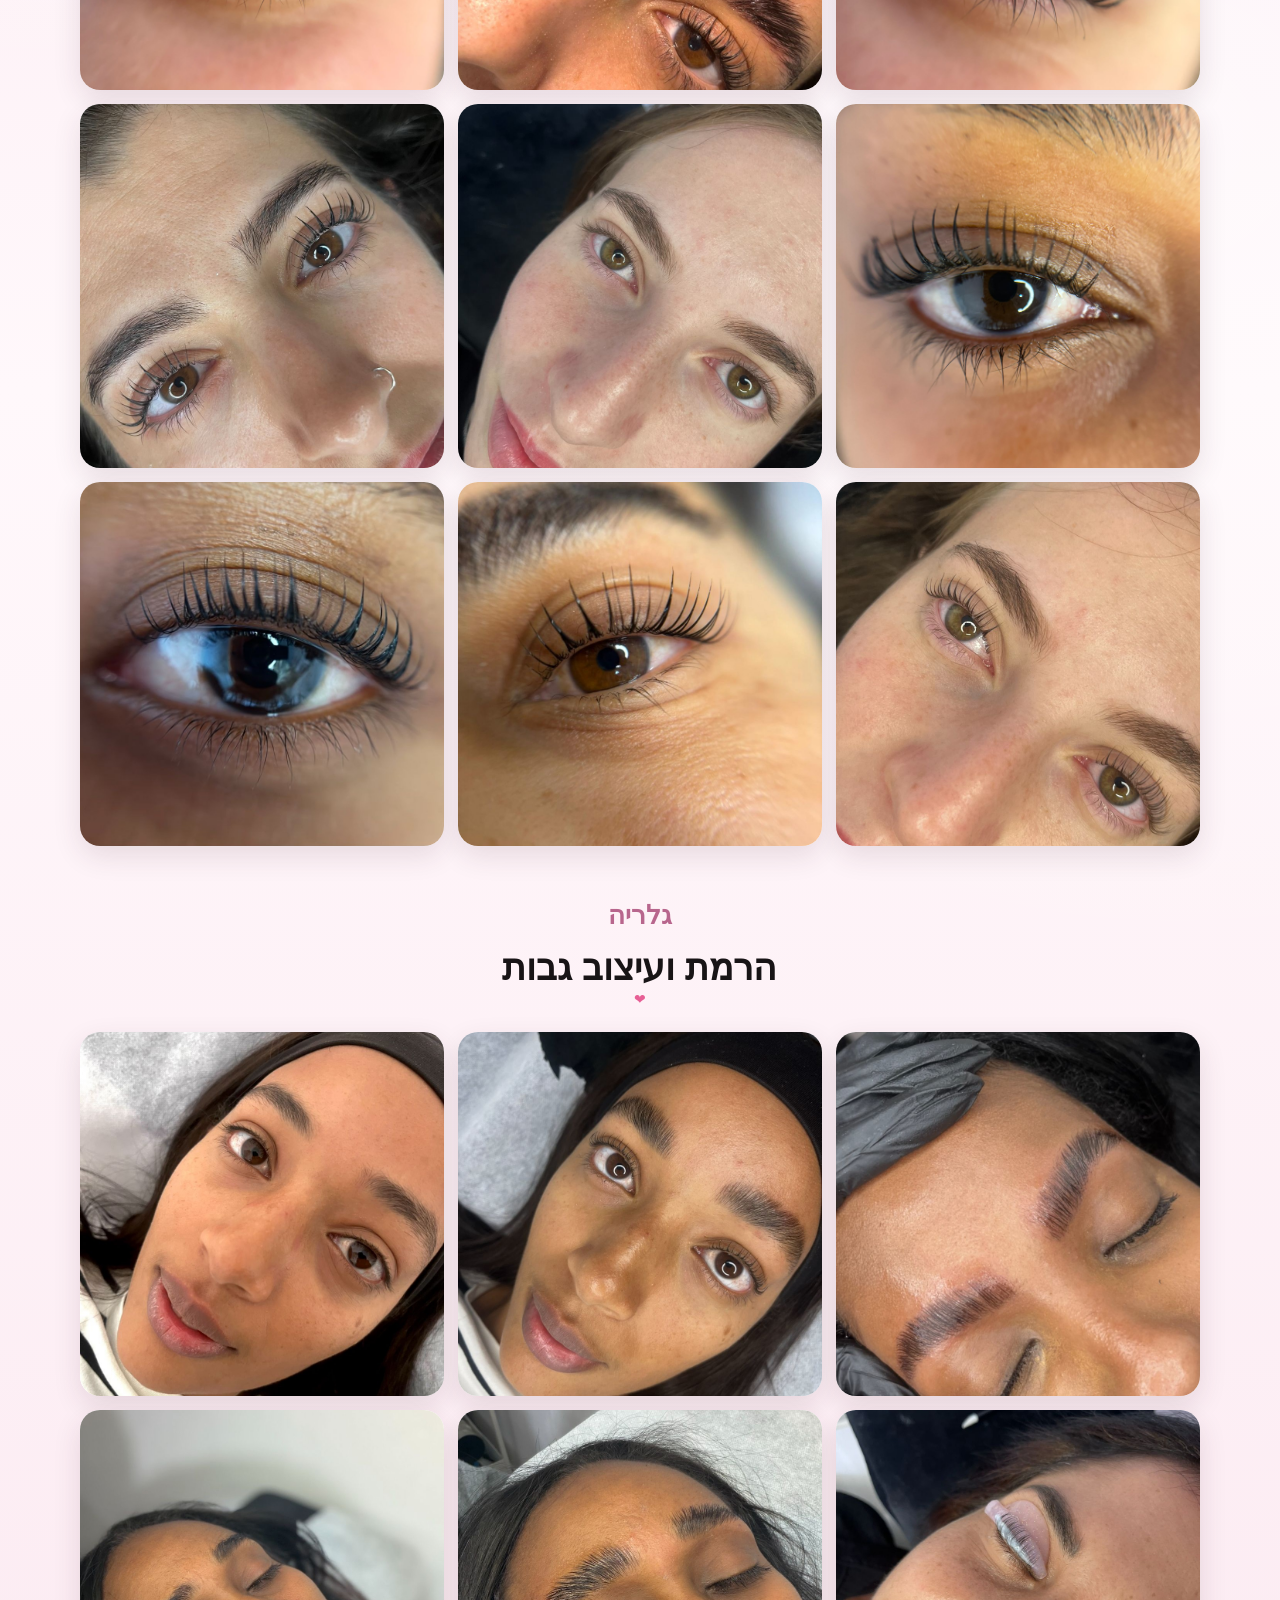
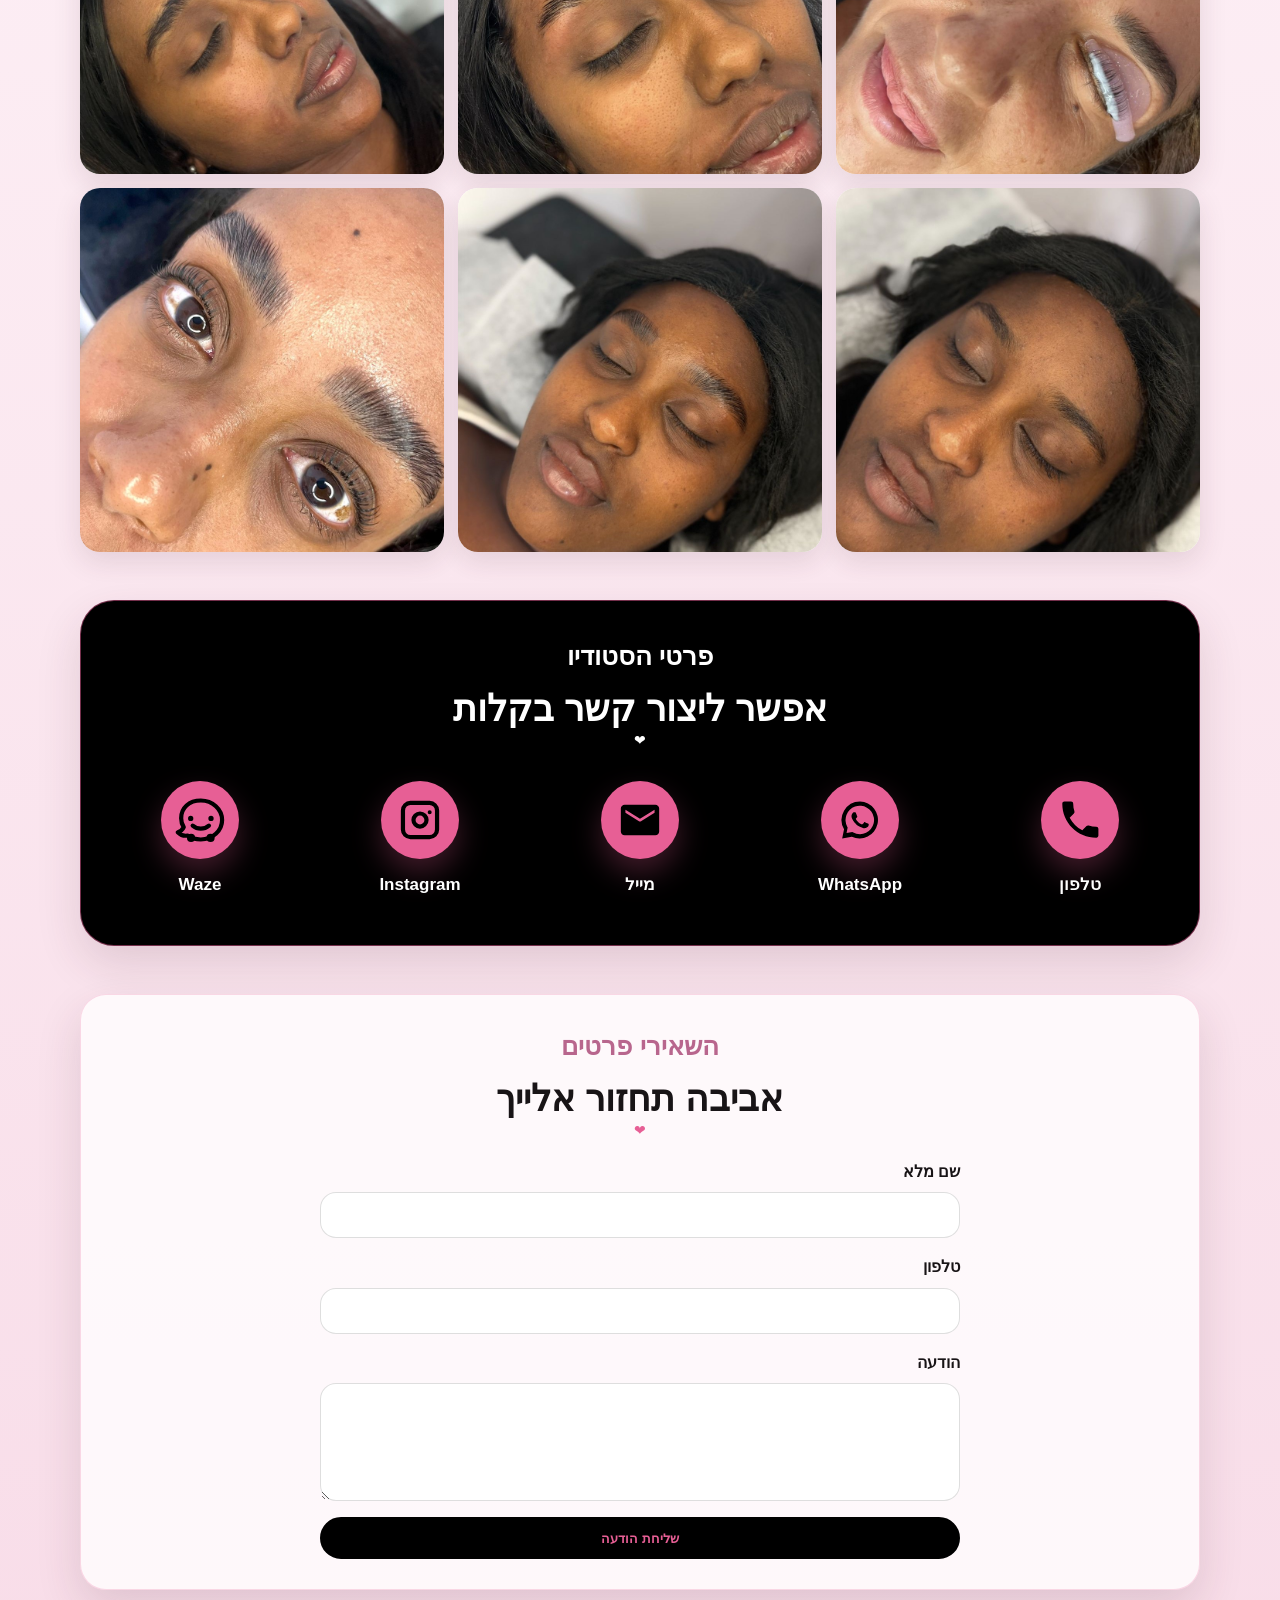
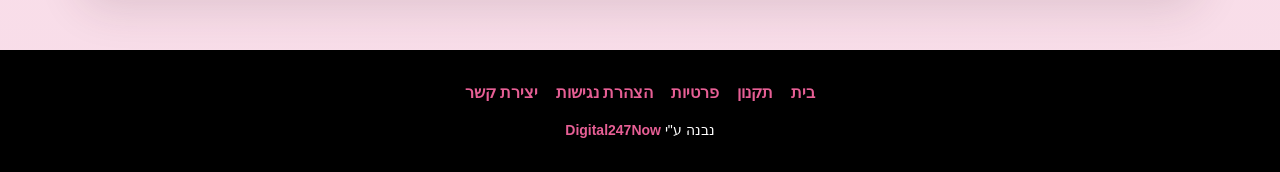
==== commit 17e46a08: "מק'" ====
--- a/index.html
+++ b/index.html
@@ -251,7 +251,7 @@
           rel="noopener"
           aria-label="Waze">
           <span class="detail-icon" aria-hidden="true">
-            <img src="images/icons/waze.svg" alt="">
+            <img class="waze-icon-img" src="images/icons/waze.svg" alt="">
           </span>
           <span class="detail-title">Waze</span>
         </a>
@@ -305,7 +305,7 @@
       target="_blank"
       rel="noopener">
       <span class="side-icon" aria-hidden="true">
-        <img src="images/icons/whatsapp.svg" alt="">
+        <img src="images/icons/whatsapp-green.svg" alt="">
       </span>
       <span class="side-label">WhatsApp</span>
     </a>
--- a/css/style.css
+++ b/css/style.css
@@ -962,3 +962,66 @@
     padding: 8px 2px !important;
   }
 }
+
+/* Waze official icon correction */
+.detail-icon img.waze-icon-img {
+  width: 44px !important;
+  height: 44px !important;
+  max-width: 44px !important;
+  max-height: 44px !important;
+}
+
+@media (max-width: 700px) {
+  .detail-icon img.waze-icon-img {
+    width: 32px !important;
+    height: 32px !important;
+    max-width: 32px !important;
+    max-height: 32px !important;
+  }
+}
+
+/* Final exact icon fixes */
+.studio-details .detail-icon img {
+  width: 46px !important;
+  height: 46px !important;
+  max-width: 46px !important;
+  max-height: 46px !important;
+}
+
+.studio-details .detail-icon img.waze-icon-img {
+  width: 52px !important;
+  height: 52px !important;
+  max-width: 52px !important;
+  max-height: 52px !important;
+}
+
+.whatsapp-tab .side-icon img {
+  width: 32px !important;
+  height: 32px !important;
+  max-width: 32px !important;
+  max-height: 32px !important;
+  filter: none !important;
+}
+
+@media (max-width: 700px) {
+  .studio-details .detail-icon img {
+    width: 34px !important;
+    height: 34px !important;
+    max-width: 34px !important;
+    max-height: 34px !important;
+  }
+
+  .studio-details .detail-icon img.waze-icon-img {
+    width: 38px !important;
+    height: 38px !important;
+    max-width: 38px !important;
+    max-height: 38px !important;
+  }
+
+  .whatsapp-tab .side-icon img {
+    width: 31px !important;
+    height: 31px !important;
+    max-width: 31px !important;
+    max-height: 31px !important;
+  }
+}
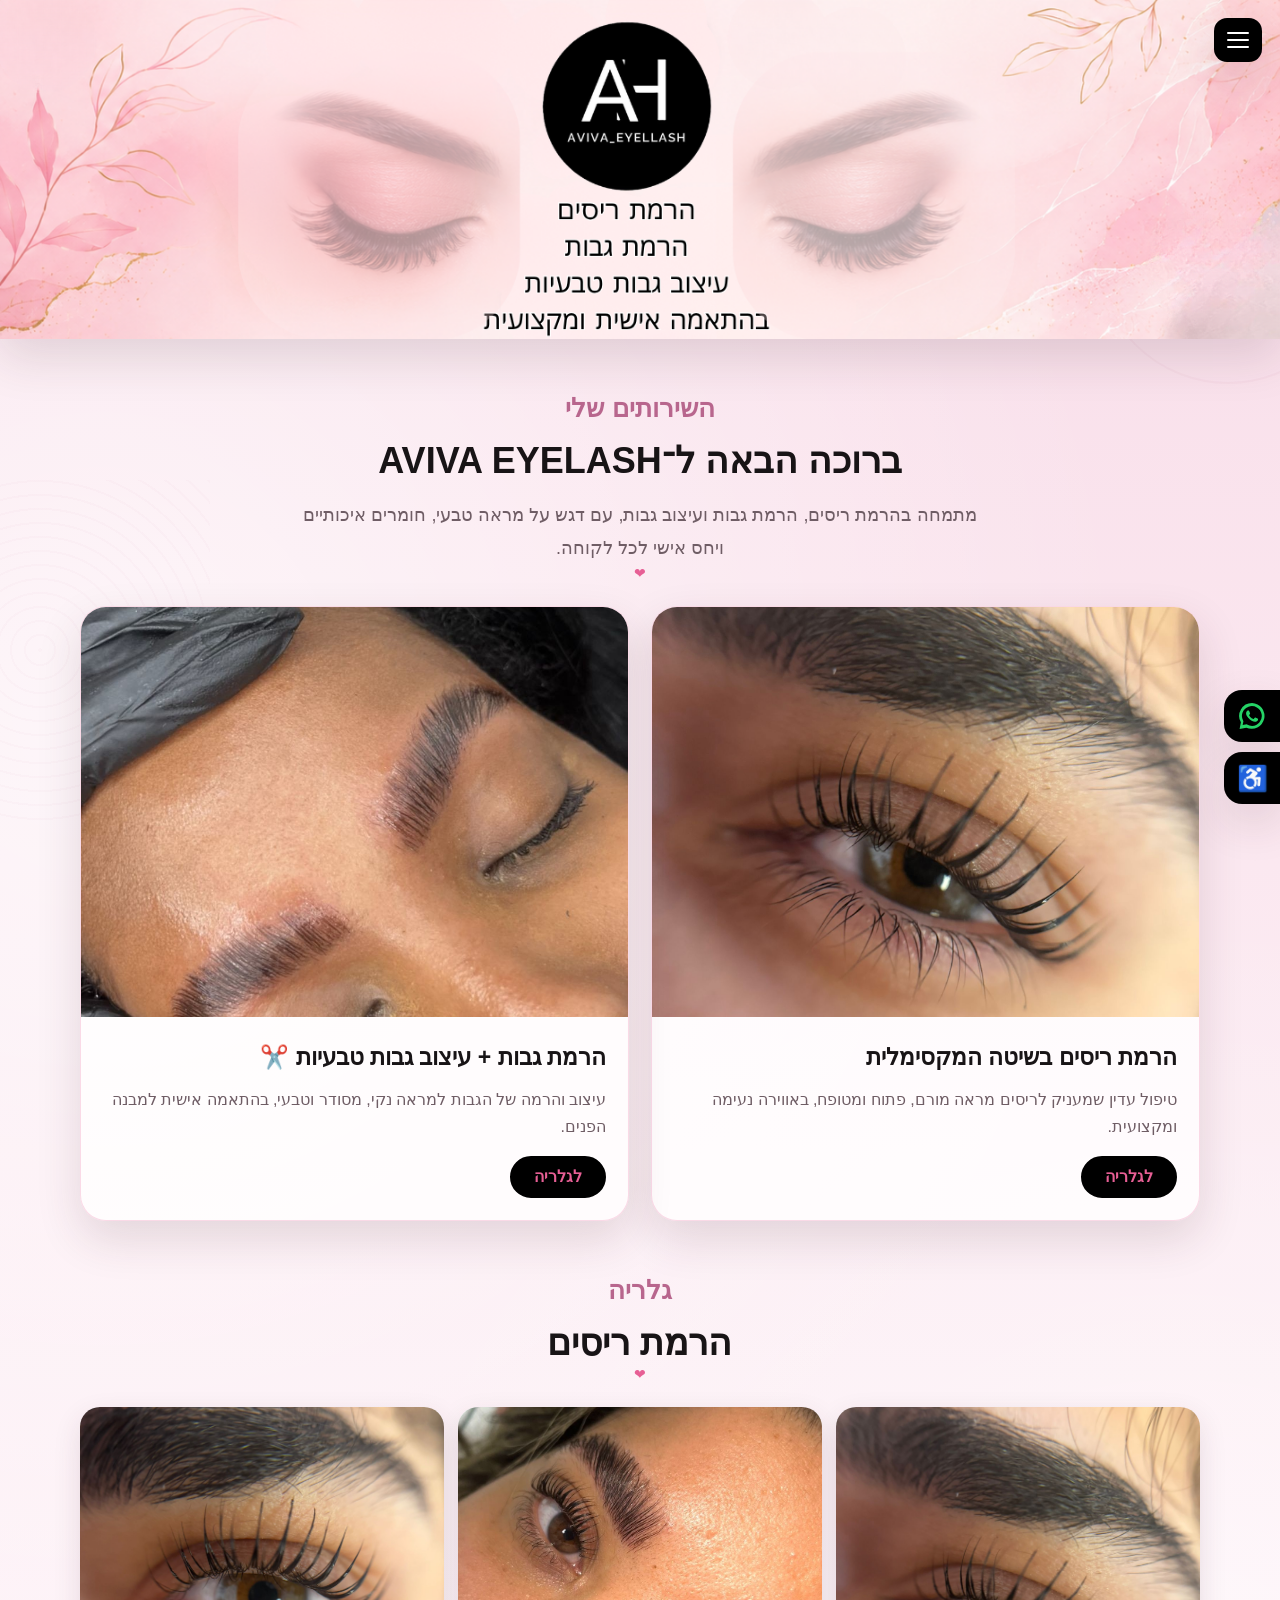
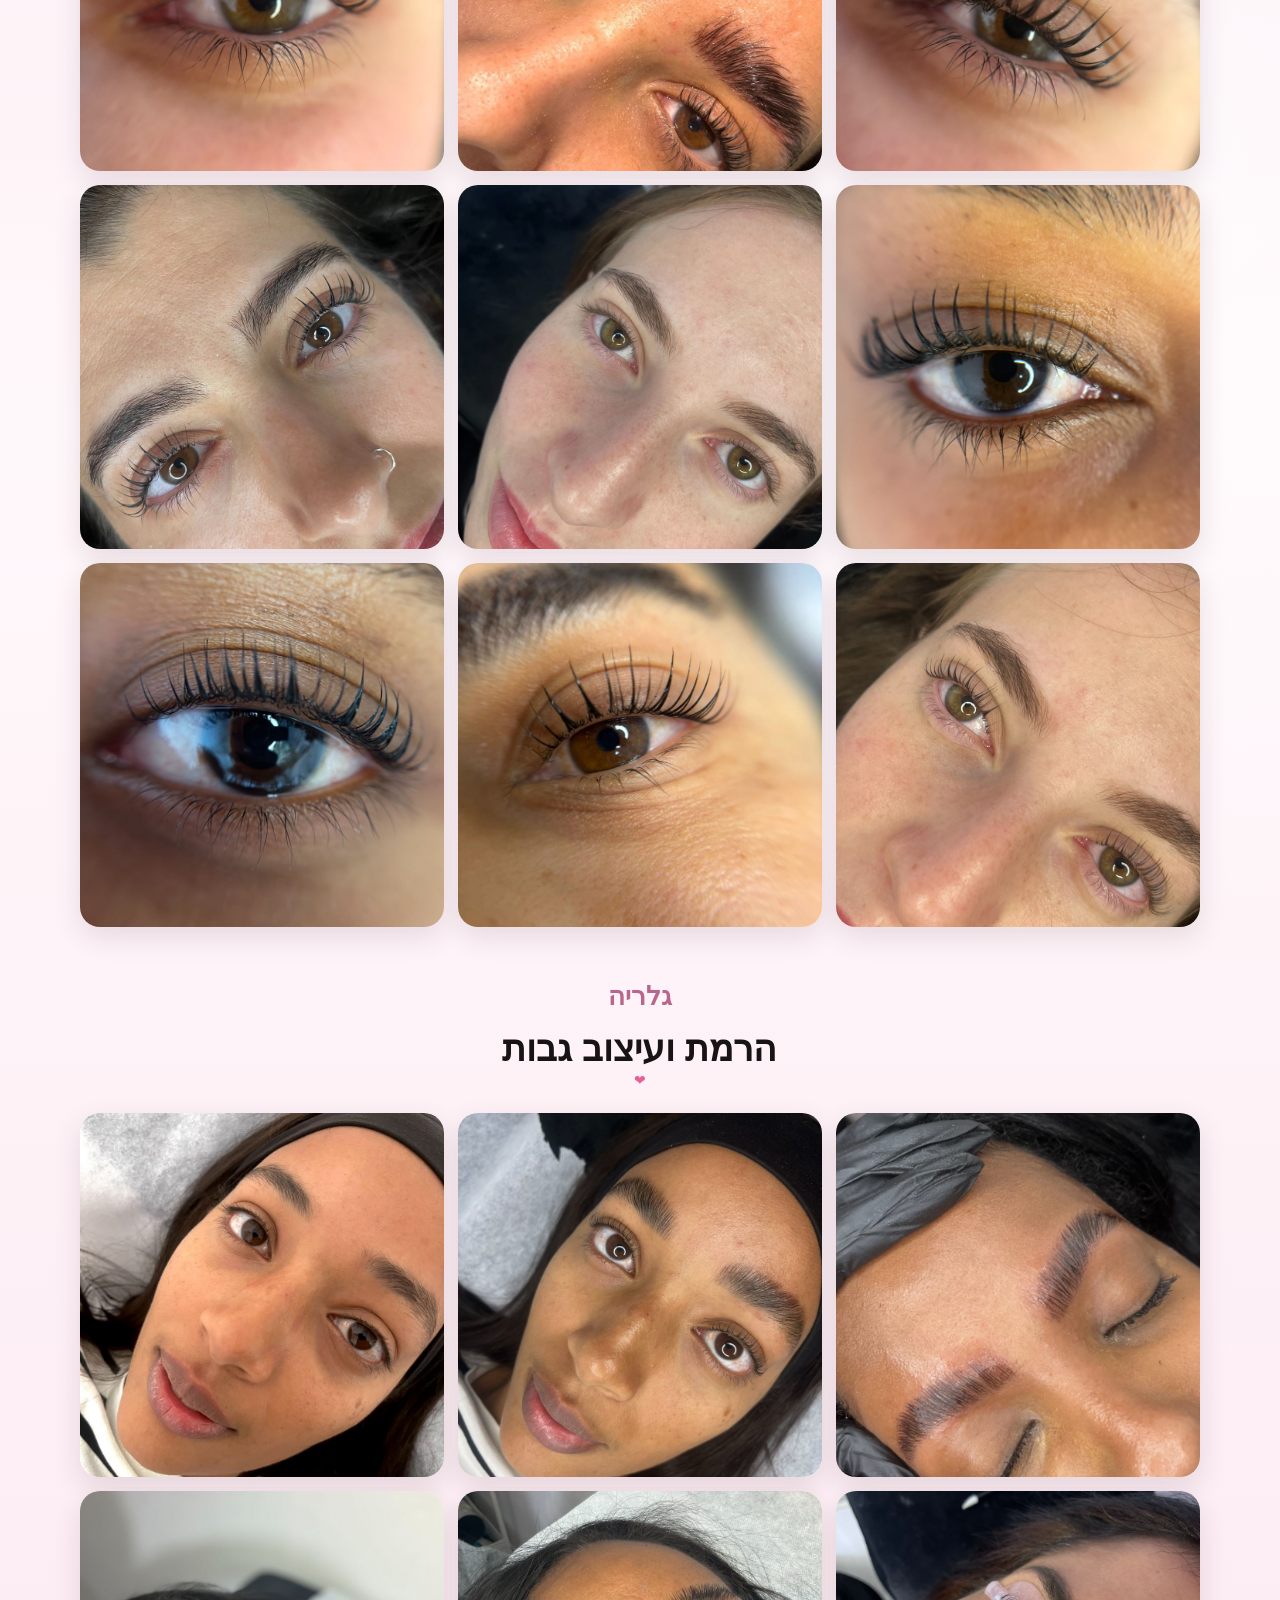
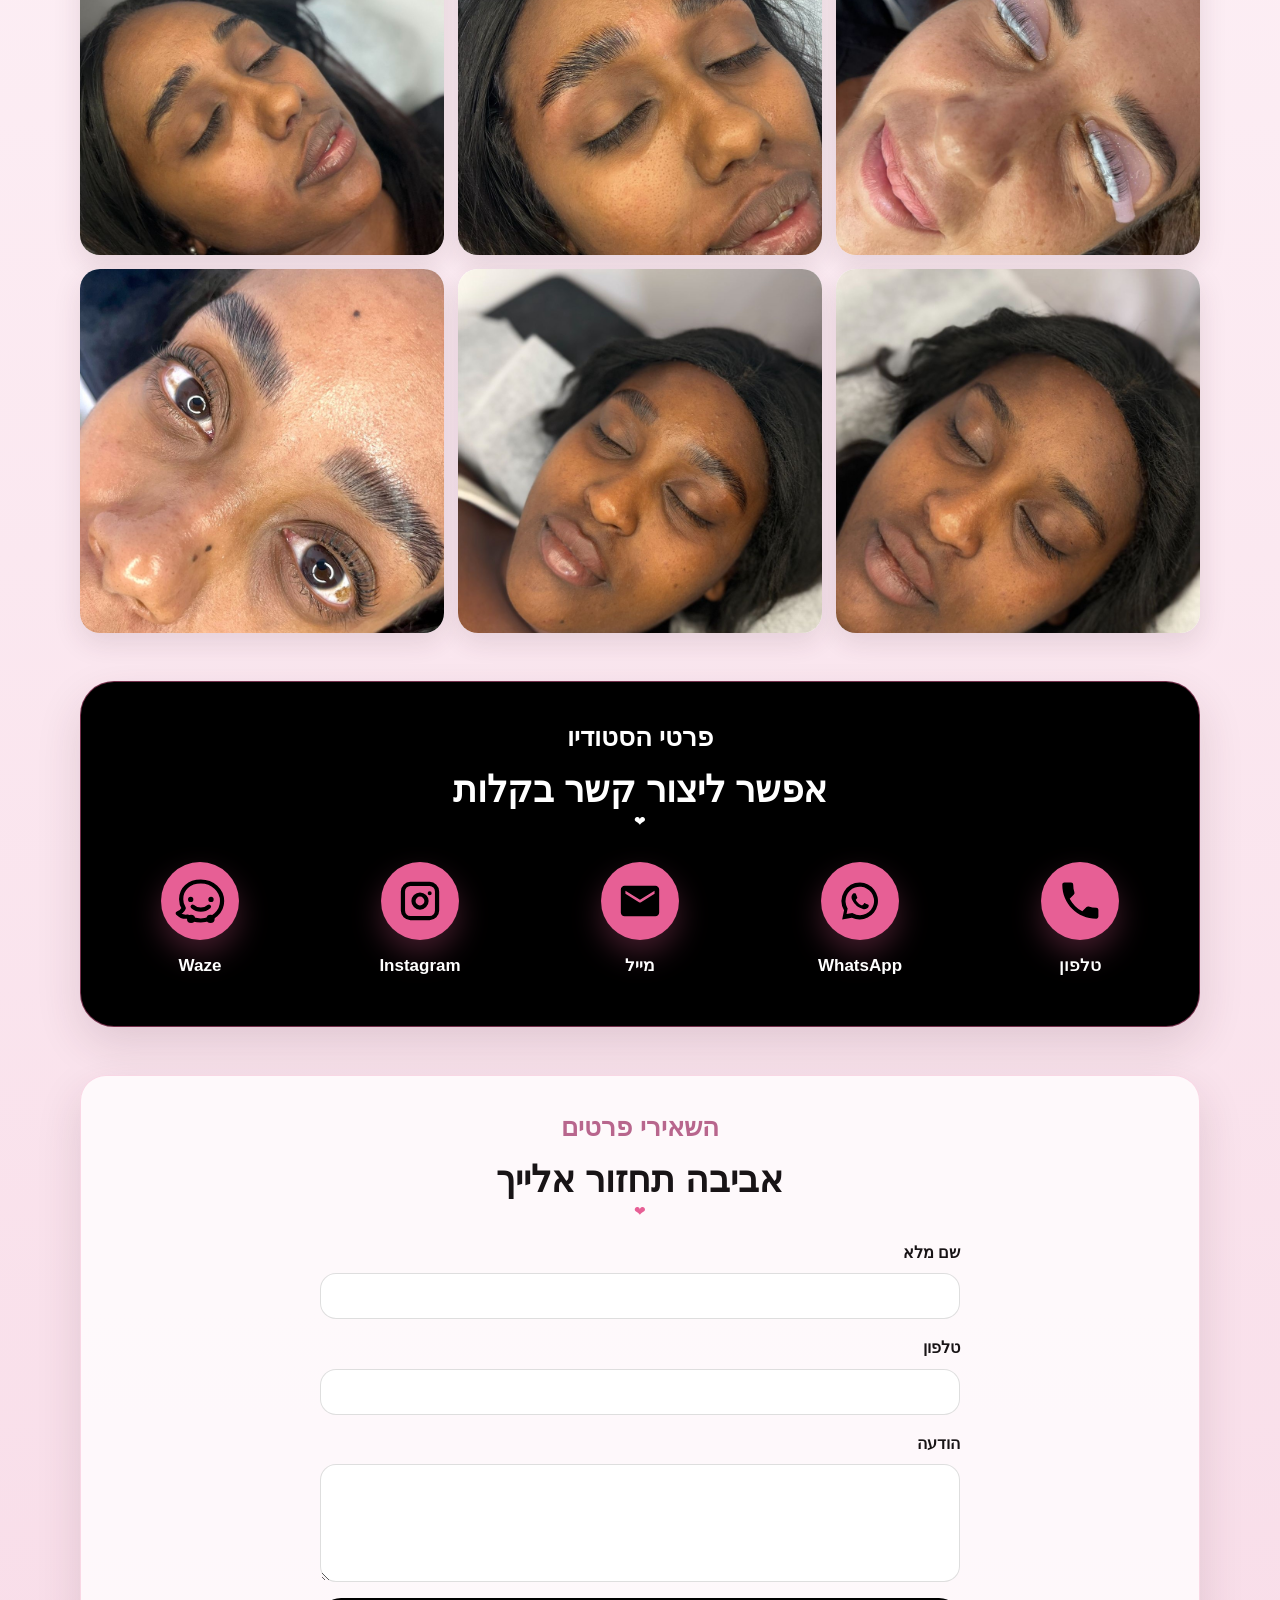
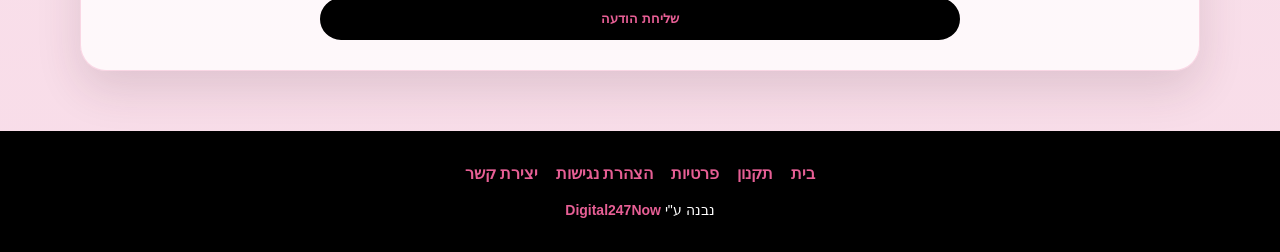
==== commit 6e68470d: "TEXT" ====
--- a/index.html
+++ b/index.html
@@ -87,10 +87,14 @@
 
   <main id="main">
     <section class="section services" id="services">
-      <div class="section-heading">
-        <span>השירותים שלי</span>
-        <h1>טיפולים עדינים לריסים וגבות</h1>
-      </div>
+     <div class="section-heading">
+  <span>השירותים שלי</span>
+  <h1>ברוכה הבאה ל־AVIVA EYELASH</h1>
+  <p>
+    מתמחה בהרמת ריסים, הרמת גבות ועיצוב גבות, עם דגש על מראה טבעי,
+    חומרים איכותיים ויחס אישי לכל לקוחה.
+  </p>
+</div>
 
       <div class="service-grid">
         <article class="service-card">
@@ -99,7 +103,7 @@
             alt="הרמת ריסים"
             loading="lazy">
           <div class="service-content">
-            <h2>הרמת ריסים</h2>
+            <h2>הרמת ריסים בשיטה המקסימלית</h2>
             <p>
               טיפול עדין שמעניק לריסים מראה מורם, פתוח ומטופח,
               באווירה נעימה ומקצועית.
@@ -114,7 +118,7 @@
             alt="הרמת ועיצוב גבות"
             loading="lazy">
           <div class="service-content">
-            <h2>הרמת ועיצוב גבות</h2>
+            <h2>הרמת גבות + עיצוב גבות טבעיות ✂️</h2>
             <p>
               עיצוב והרמה של הגבות למראה נקי, מסודר וטבעי,
               בהתאמה אישית למבנה הפנים.
--- a/css/style.css
+++ b/css/style.css
@@ -1025,3 +1025,11 @@
     max-height: 31px !important;
   }
 }
+
+.section-heading p{
+  max-width:700px;
+  margin:16px auto 0;
+  font-size:18px;
+  line-height:1.8;
+  color:var(--muted);
+}
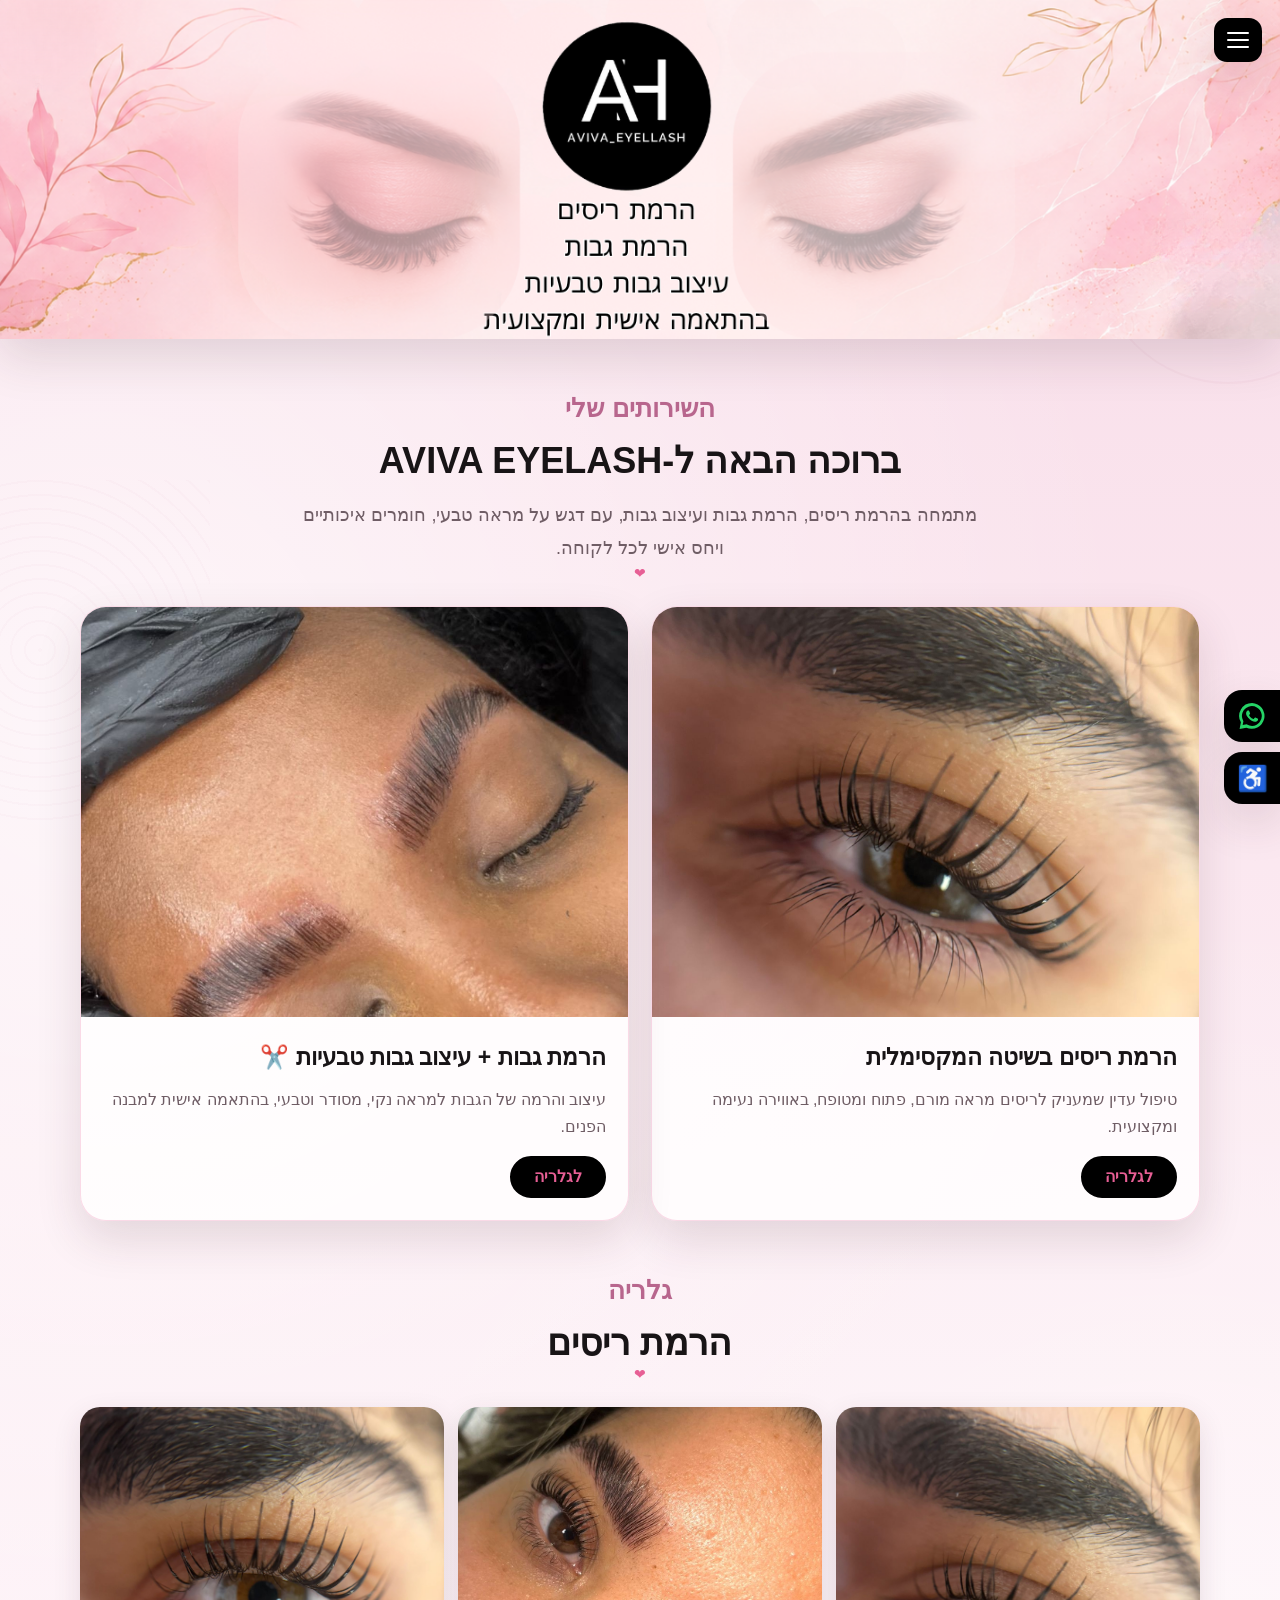
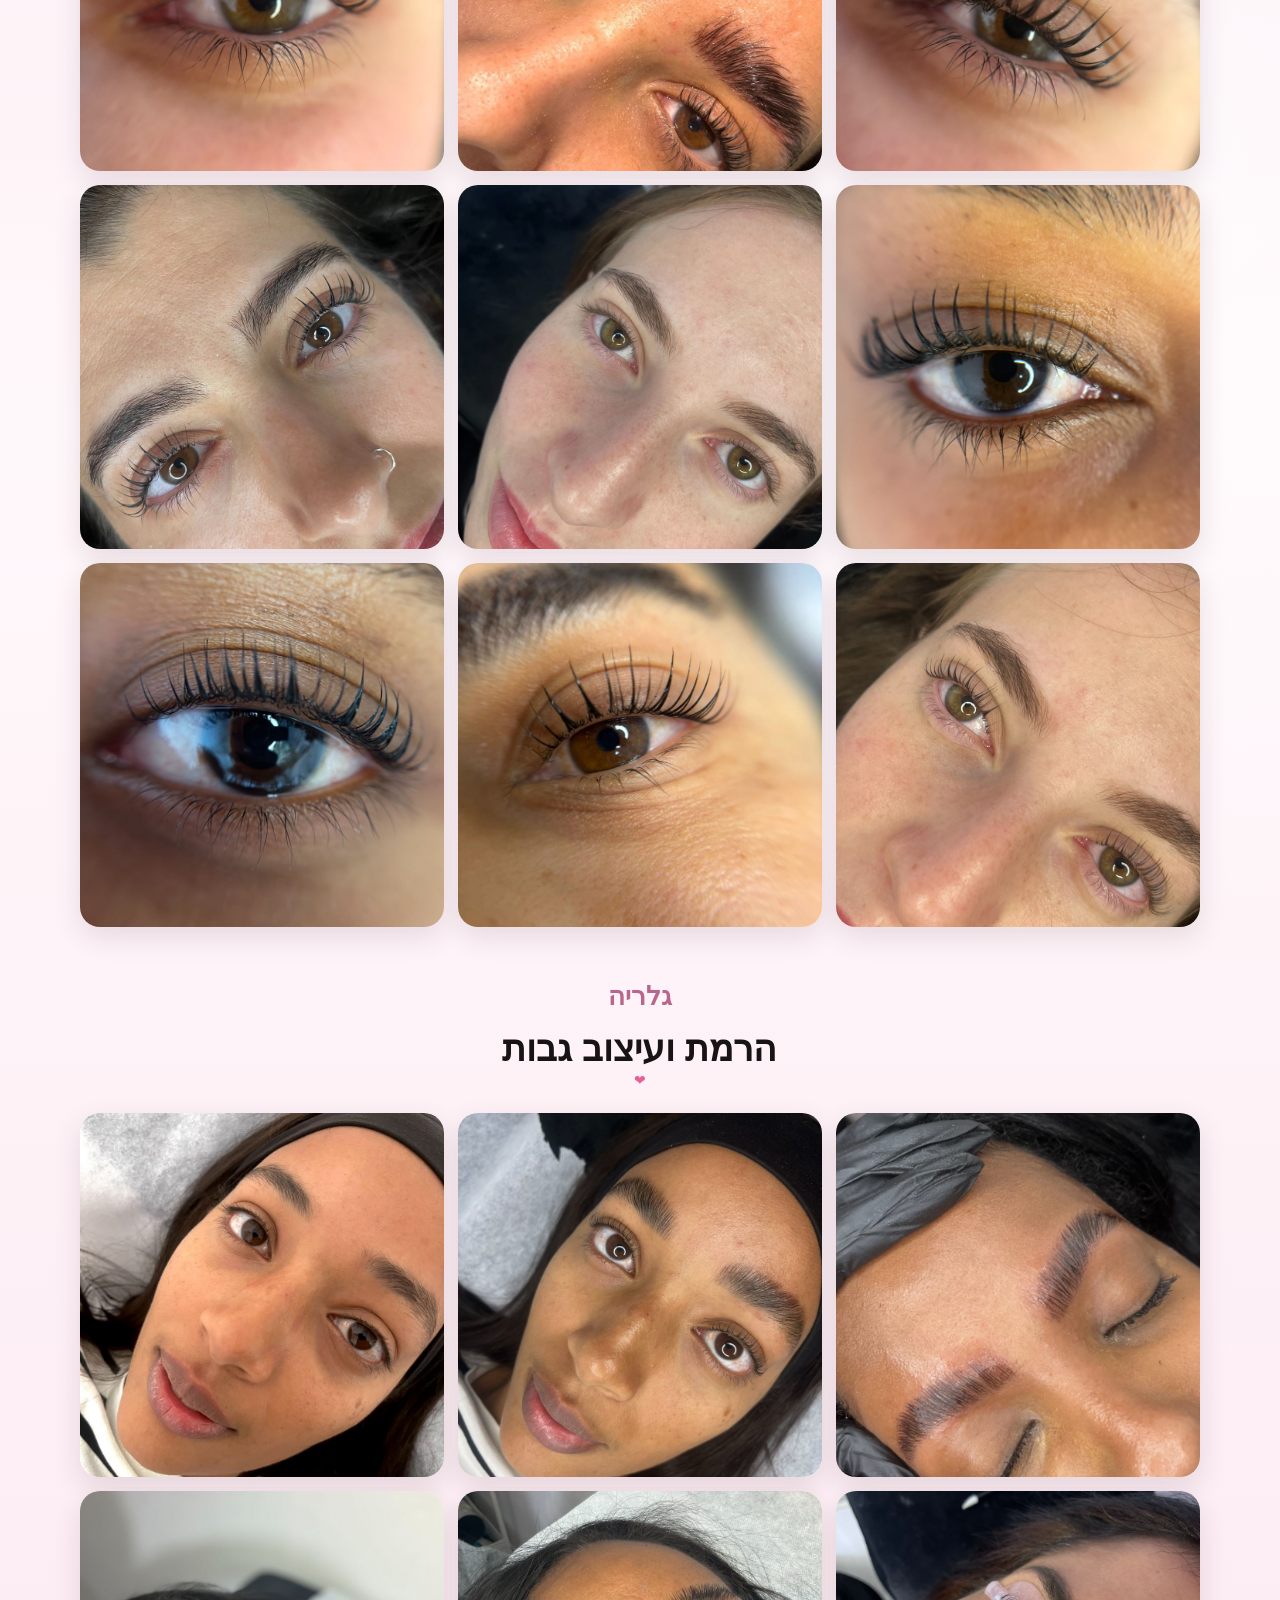
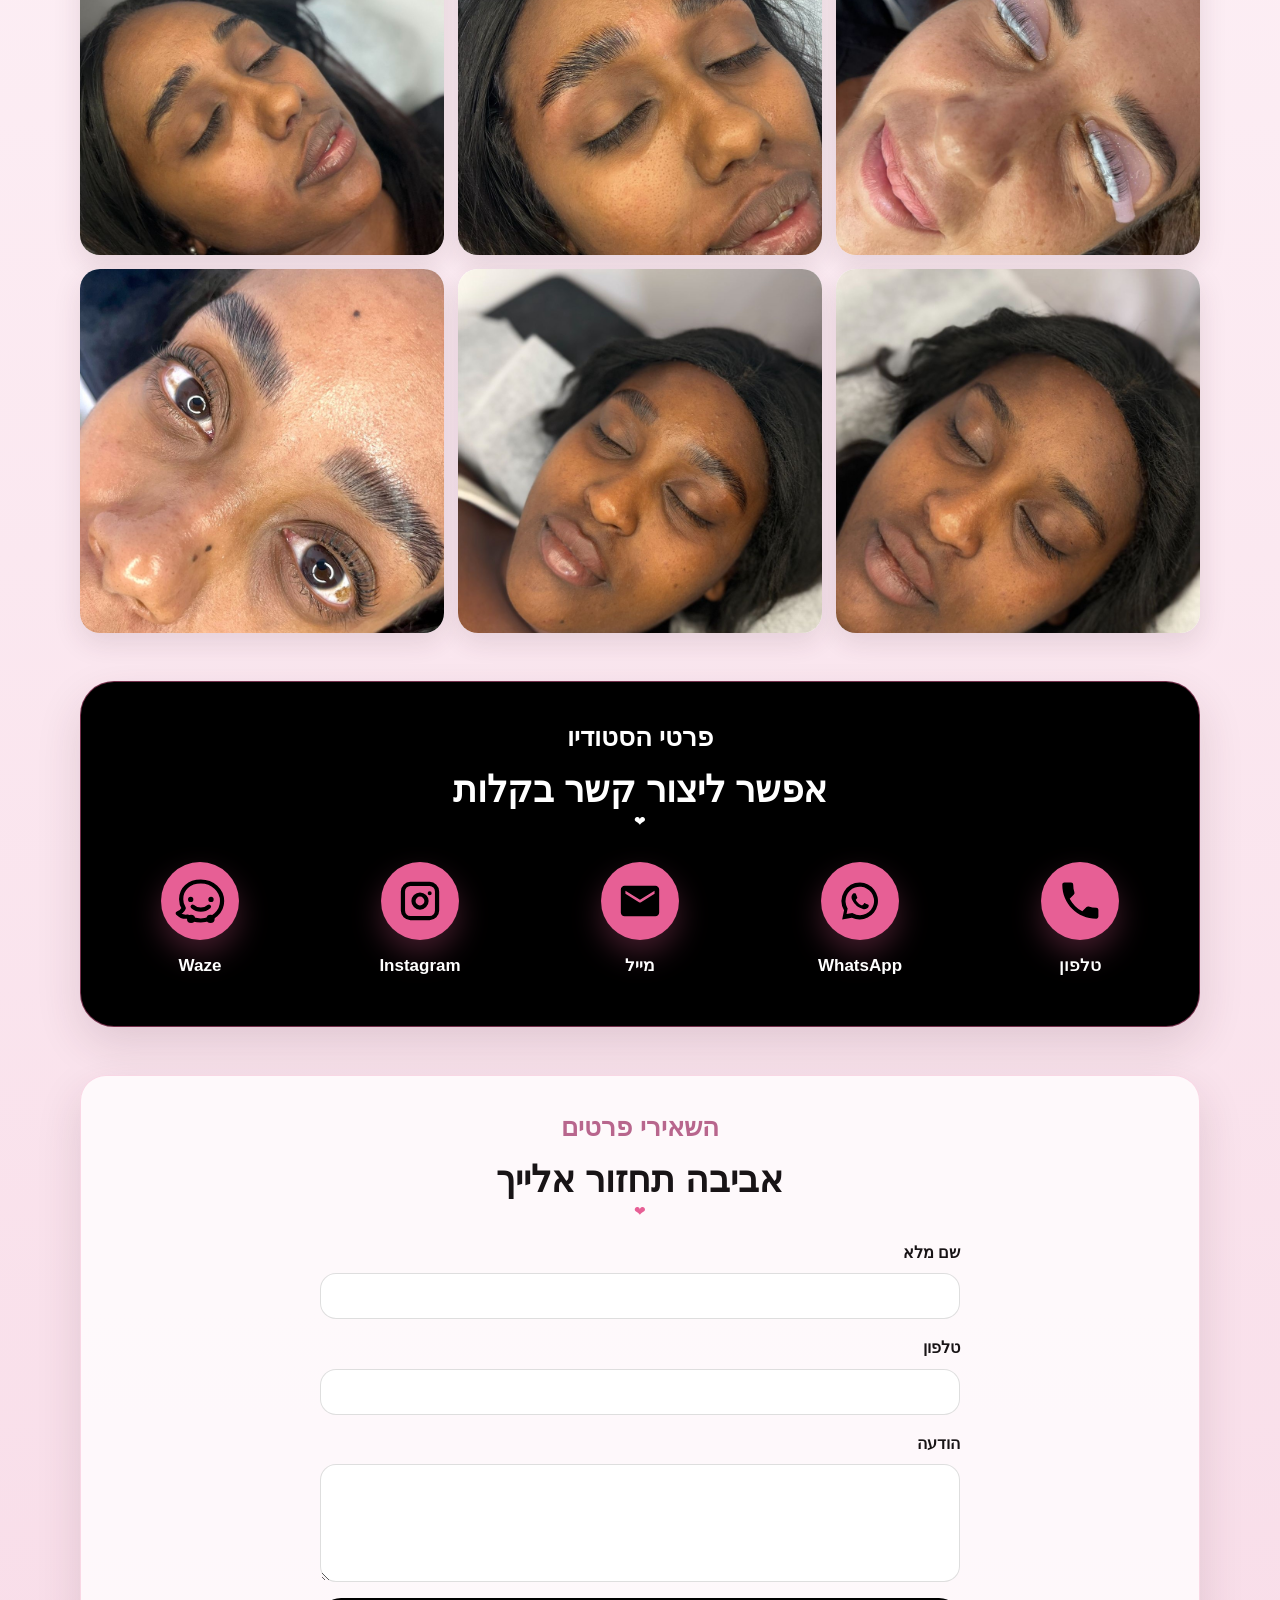
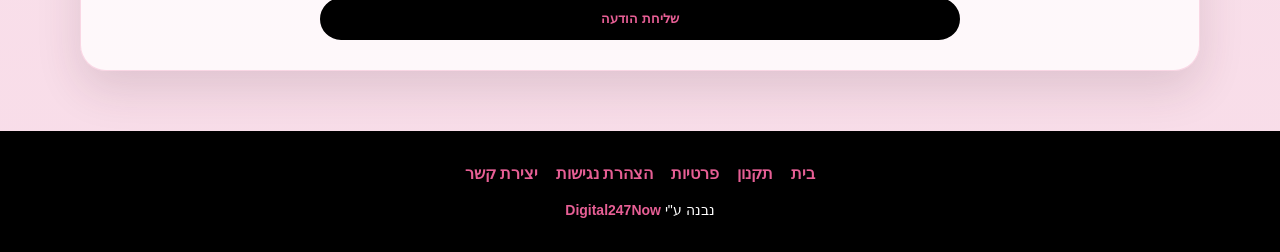
==== commit 0beb16cc: "Update index.html" ====
--- a/index.html
+++ b/index.html
@@ -89,7 +89,7 @@
     <section class="section services" id="services">
      <div class="section-heading">
   <span>השירותים שלי</span>
-  <h1>ברוכה הבאה ל־AVIVA EYELASH</h1>
+  <h1>ברוכה הבאה ל-AVIVA EYELASH</h1>
   <p>
     מתמחה בהרמת ריסים, הרמת גבות ועיצוב גבות, עם דגש על מראה טבעי,
     חומרים איכותיים ויחס אישי לכל לקוחה.
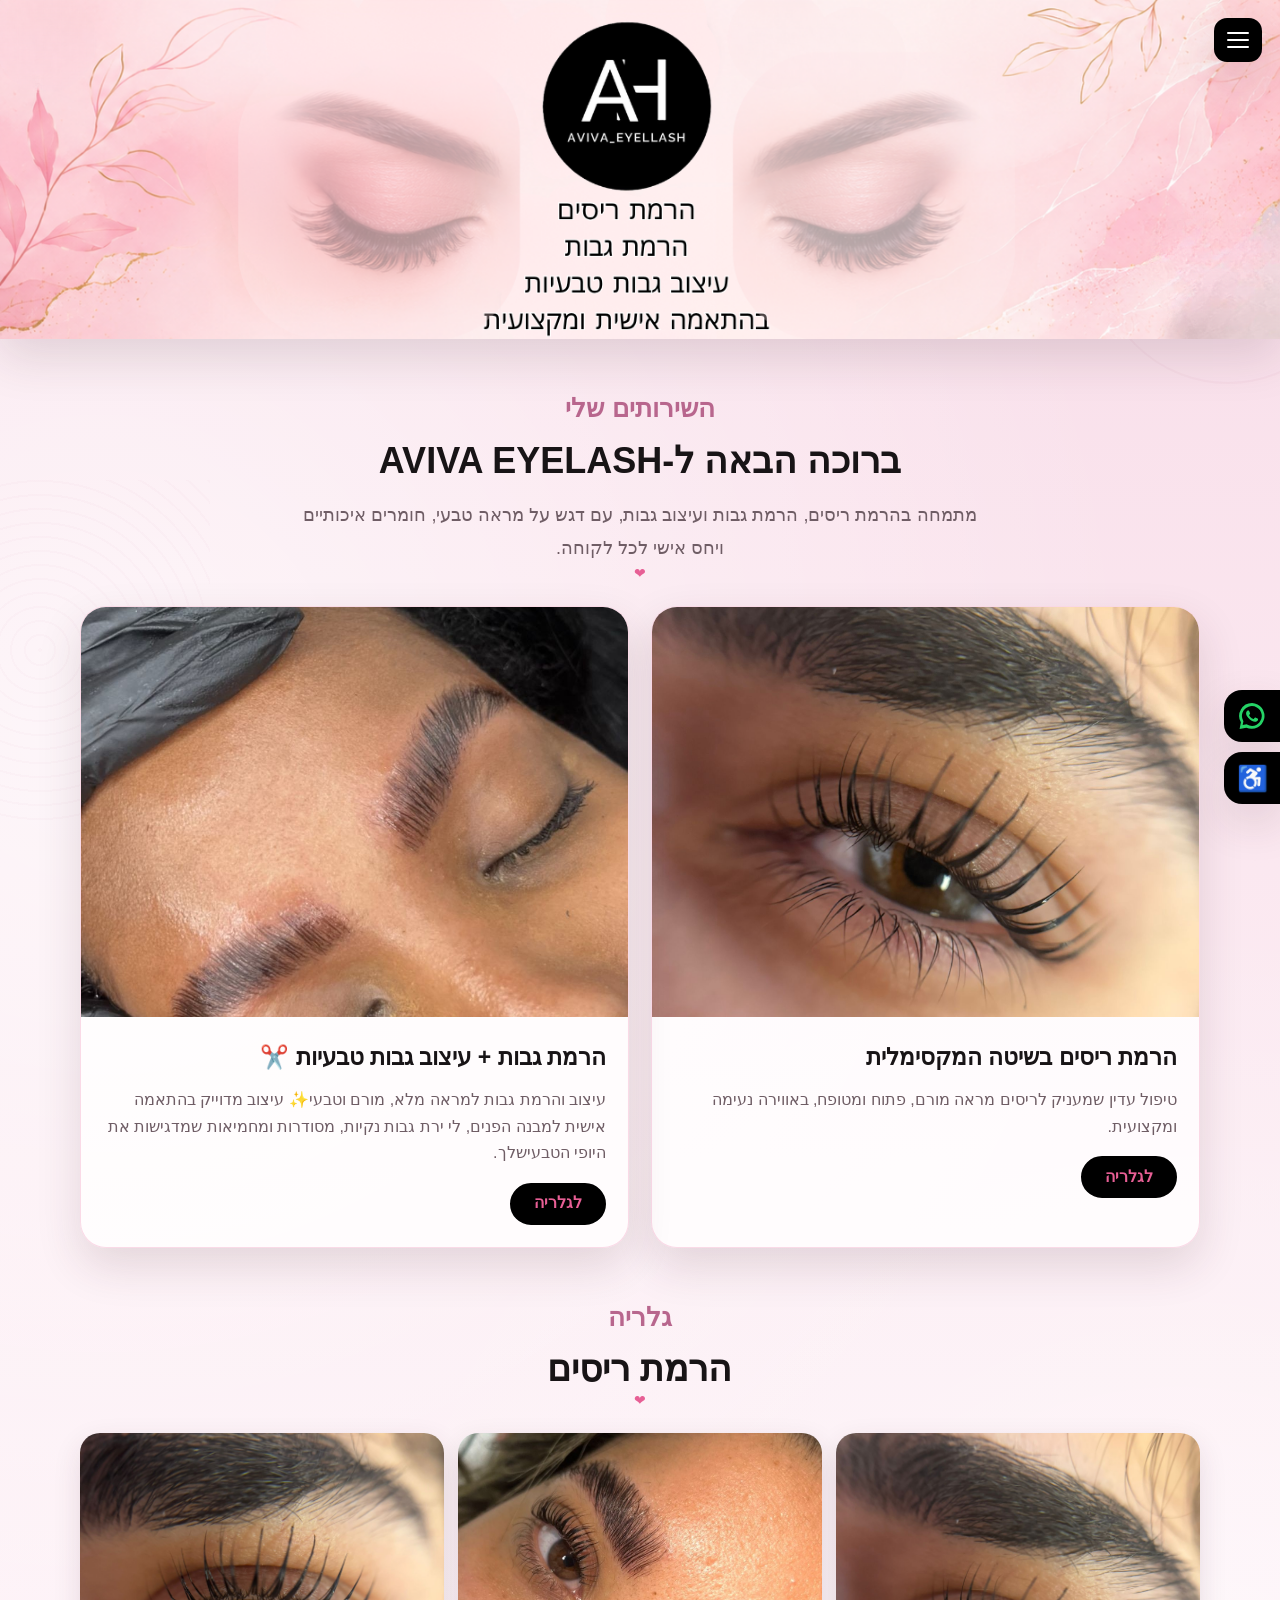
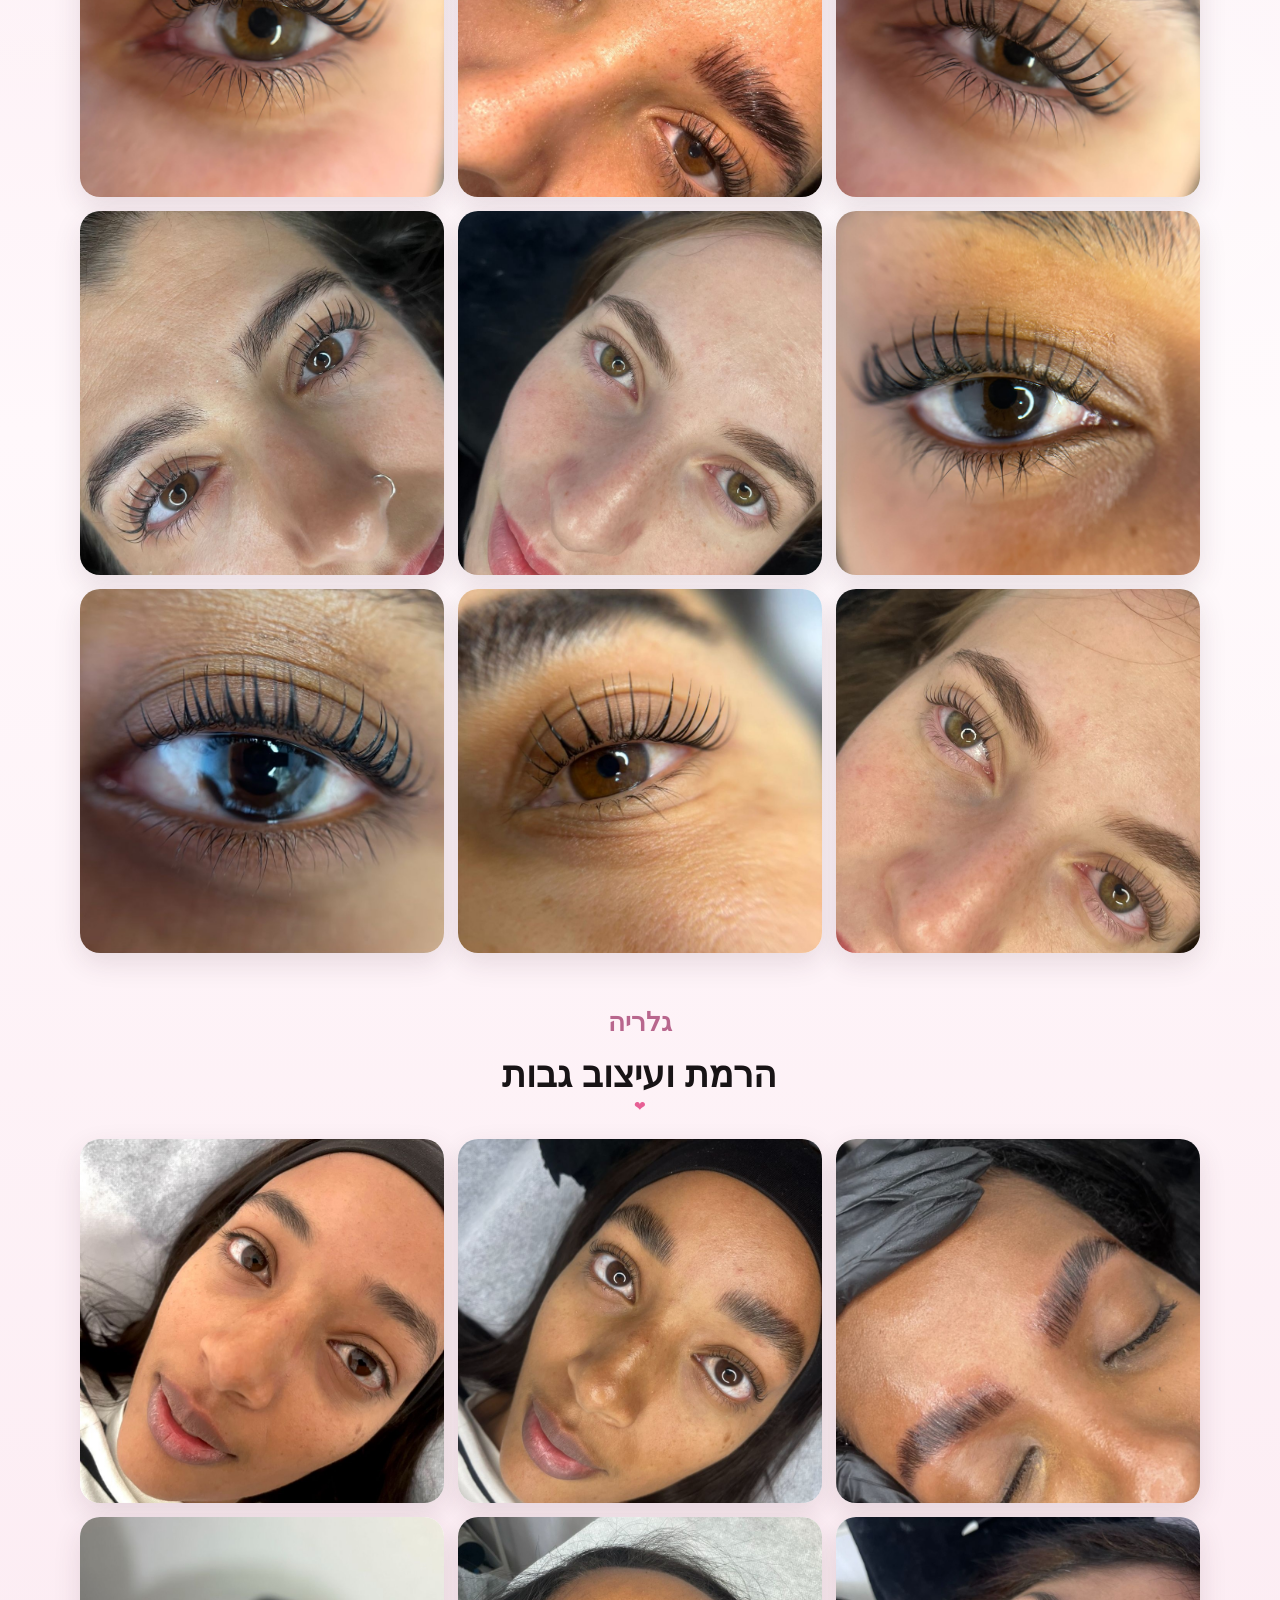
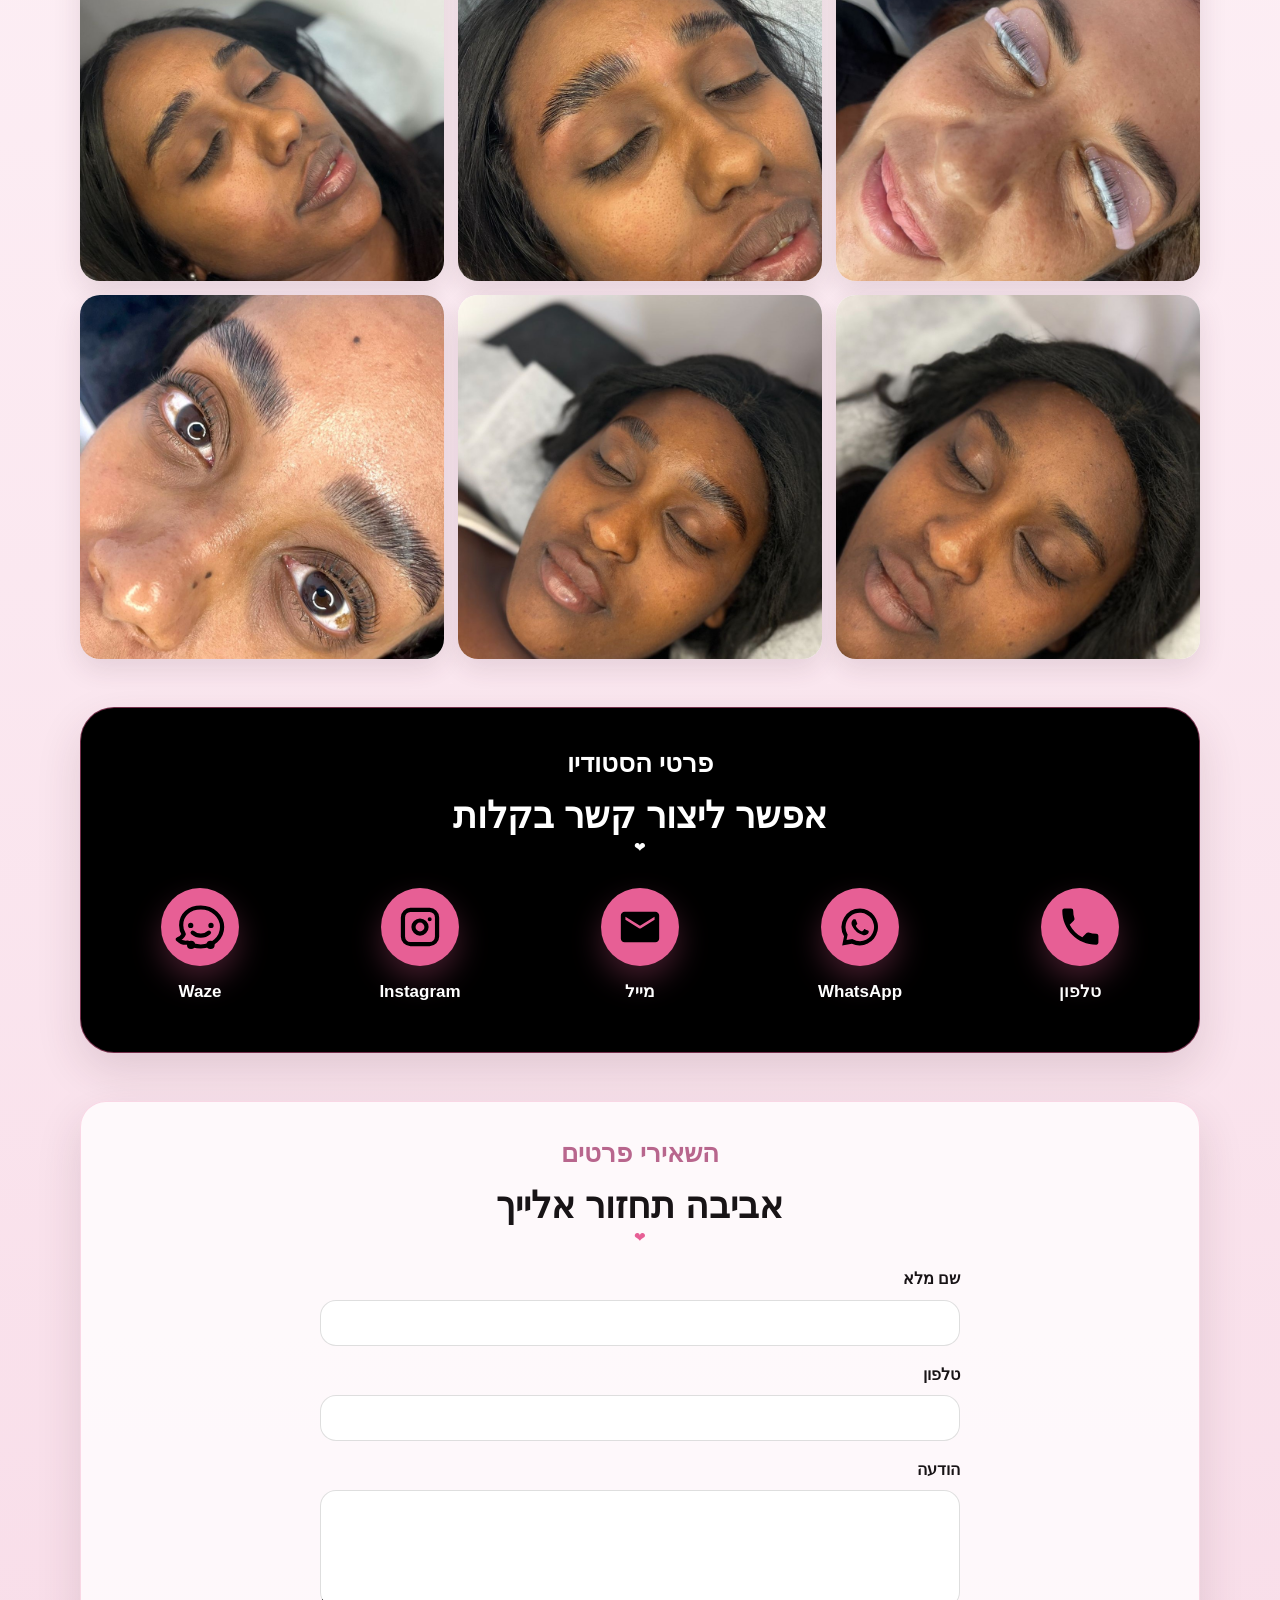
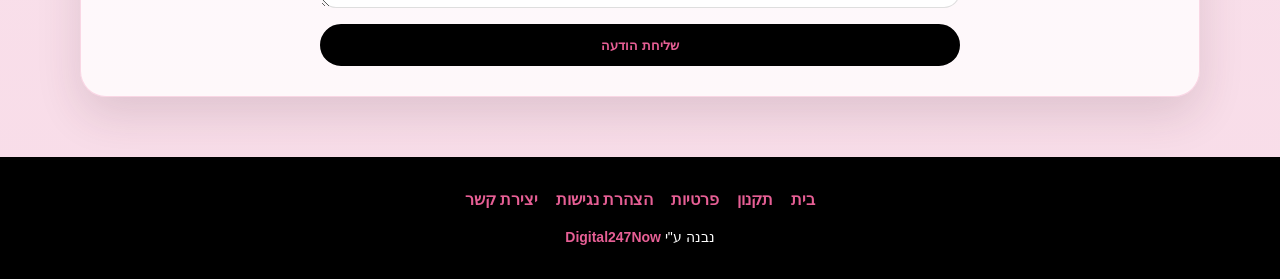
==== commit 318fe6c9: "Update index.html" ====
--- a/index.html
+++ b/index.html
@@ -120,8 +120,9 @@
           <div class="service-content">
             <h2>הרמת גבות + עיצוב גבות טבעיות ✂️</h2>
             <p>
-              עיצוב והרמה של הגבות למראה נקי, מסודר וטבעי,
-              בהתאמה אישית למבנה הפנים.
+              עיצוב והרמת גבות למראה מלא, מורם וטבעי✨
+              עיצוב מדוייק בהתאמה אישית למבנה הפנים,
+              לי ירת גבות נקיות, מסודרות ומחמיאות שמדגישות את היופי הטבעישלך.
             </p>
             <a href="#brows-gallery">לגלריה</a>
           </div>
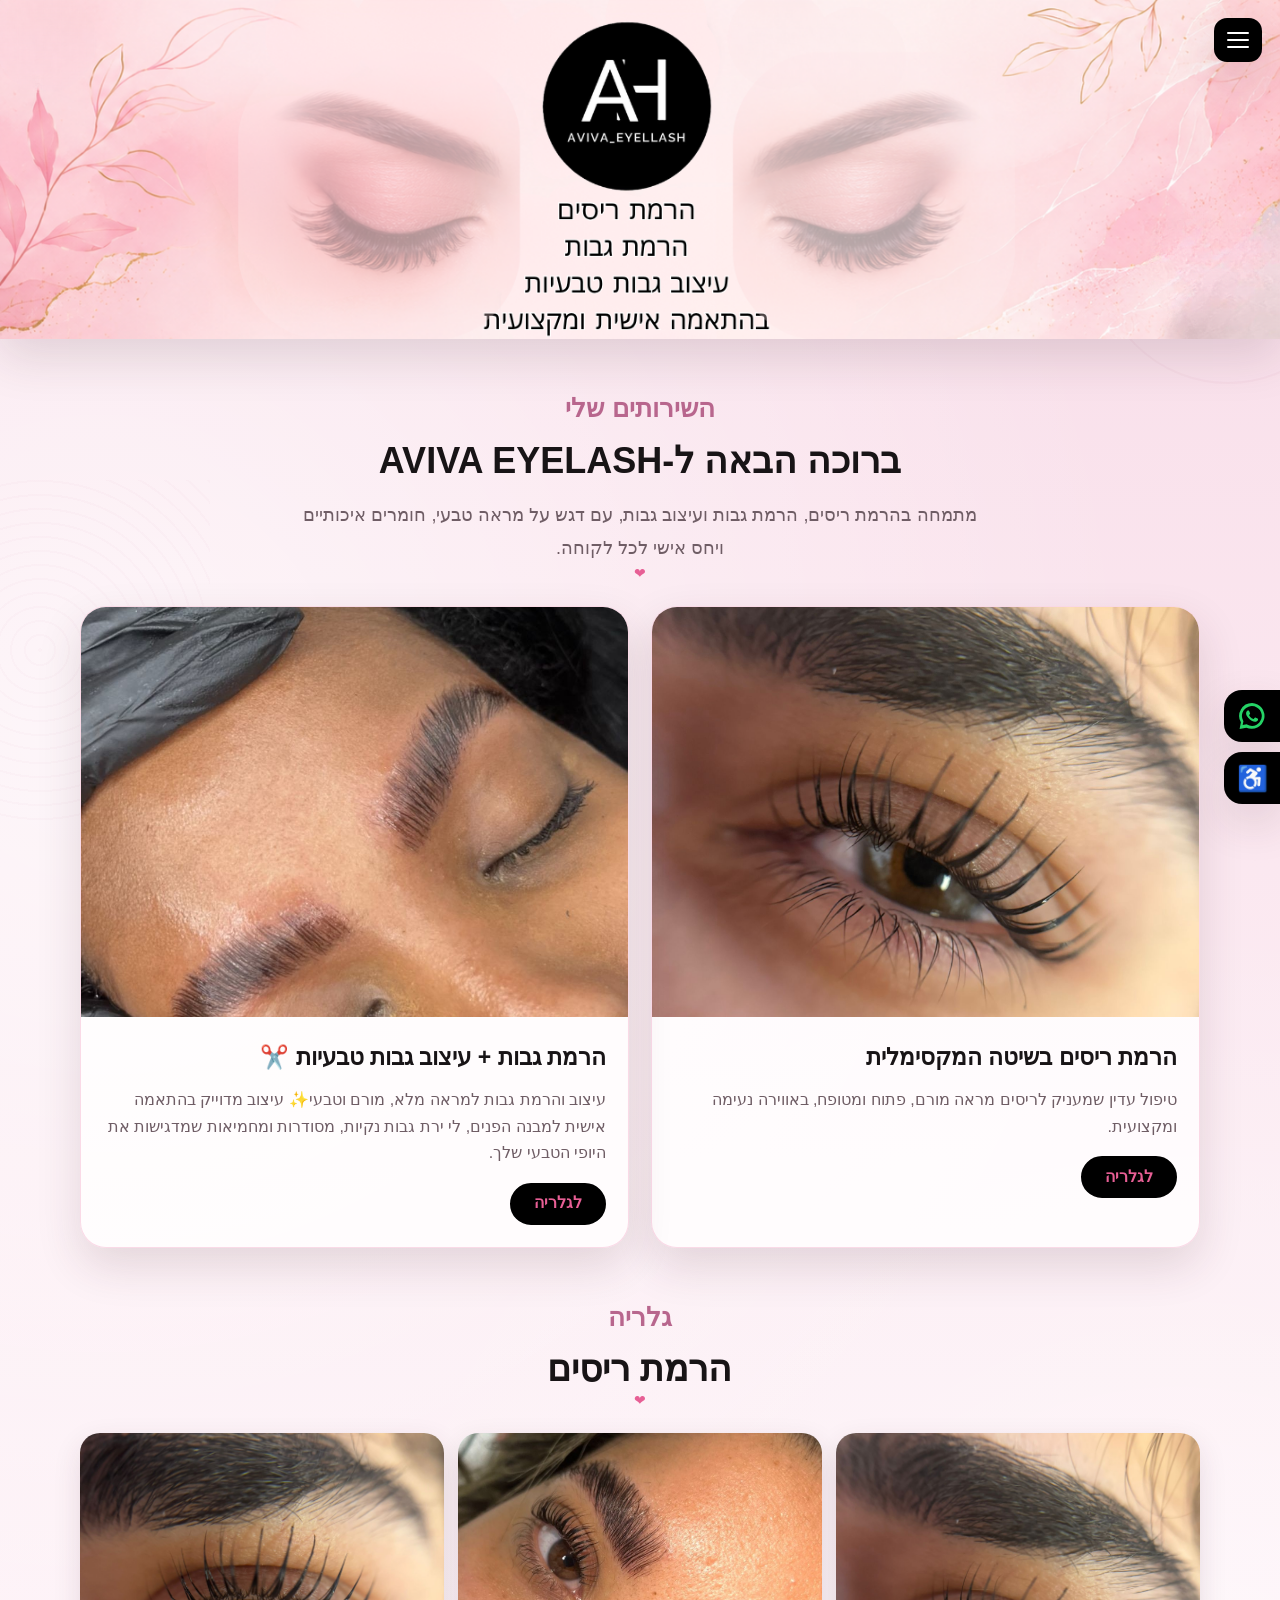
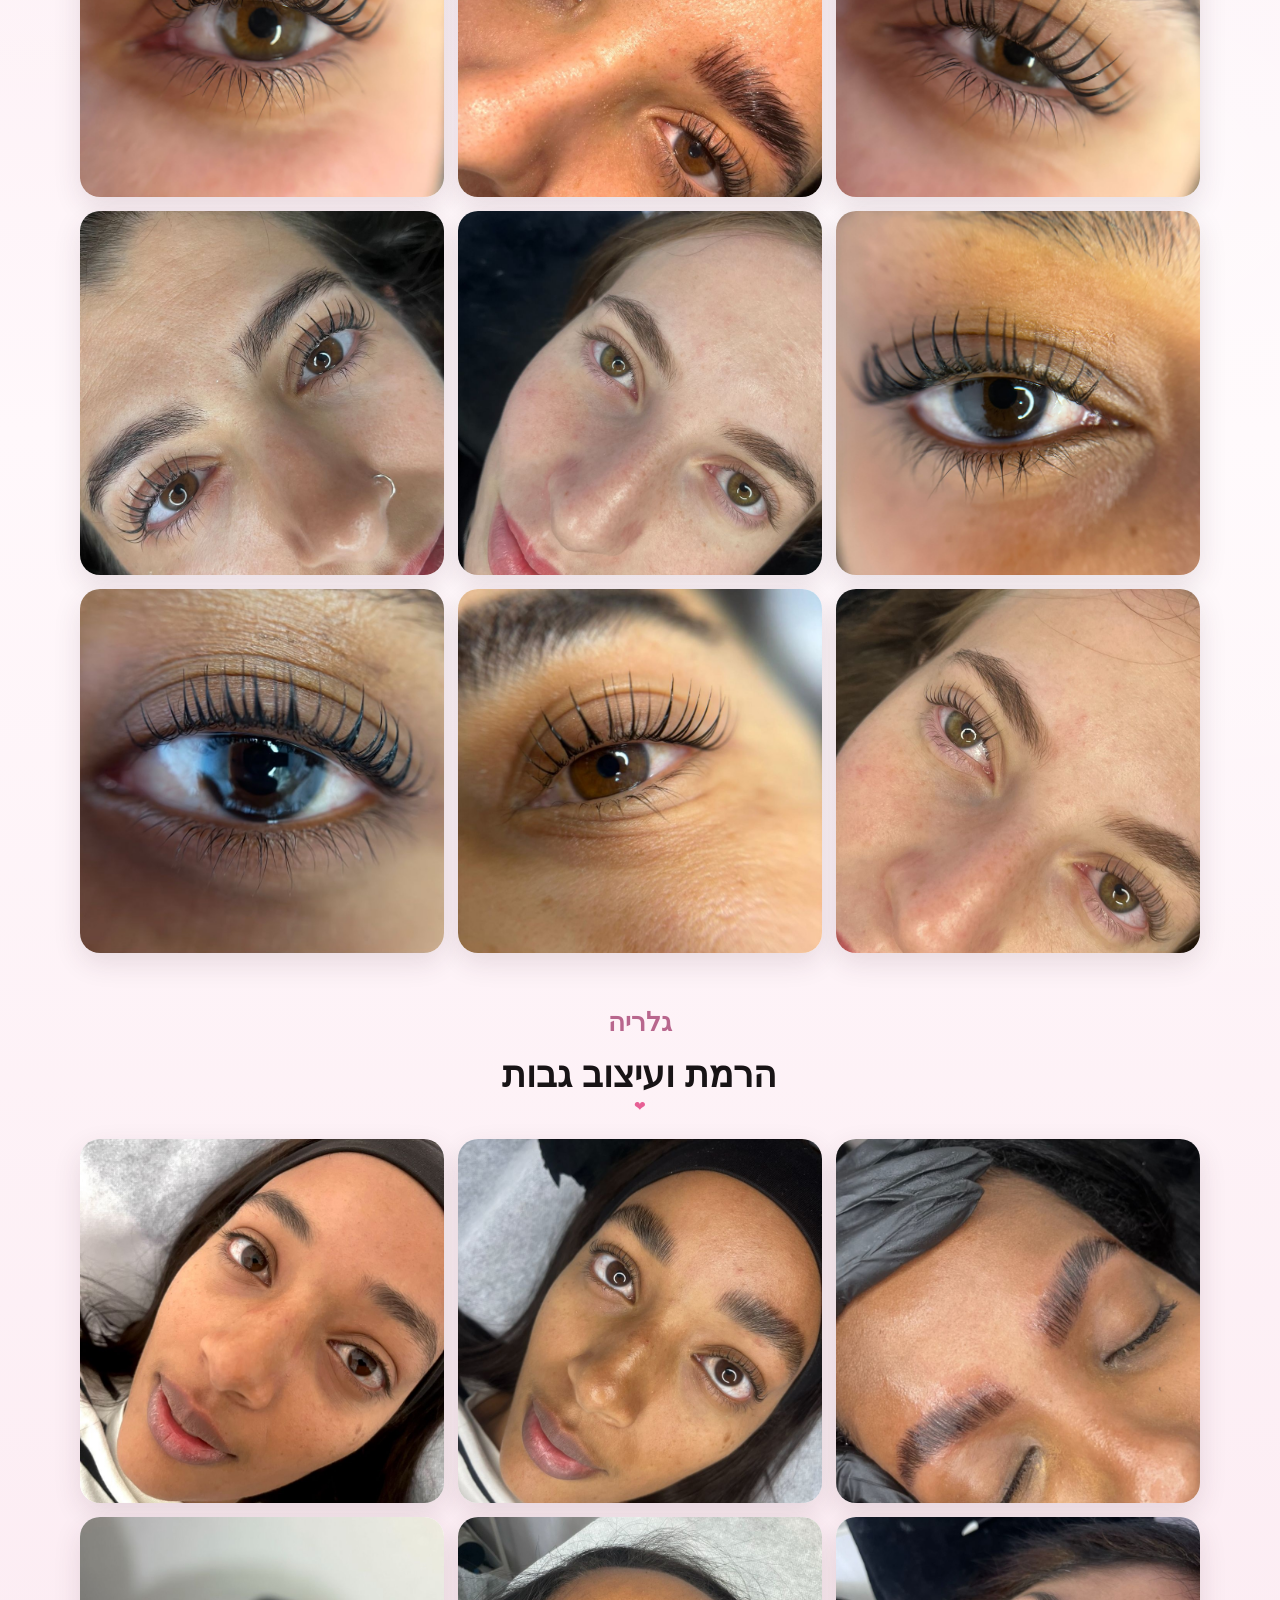
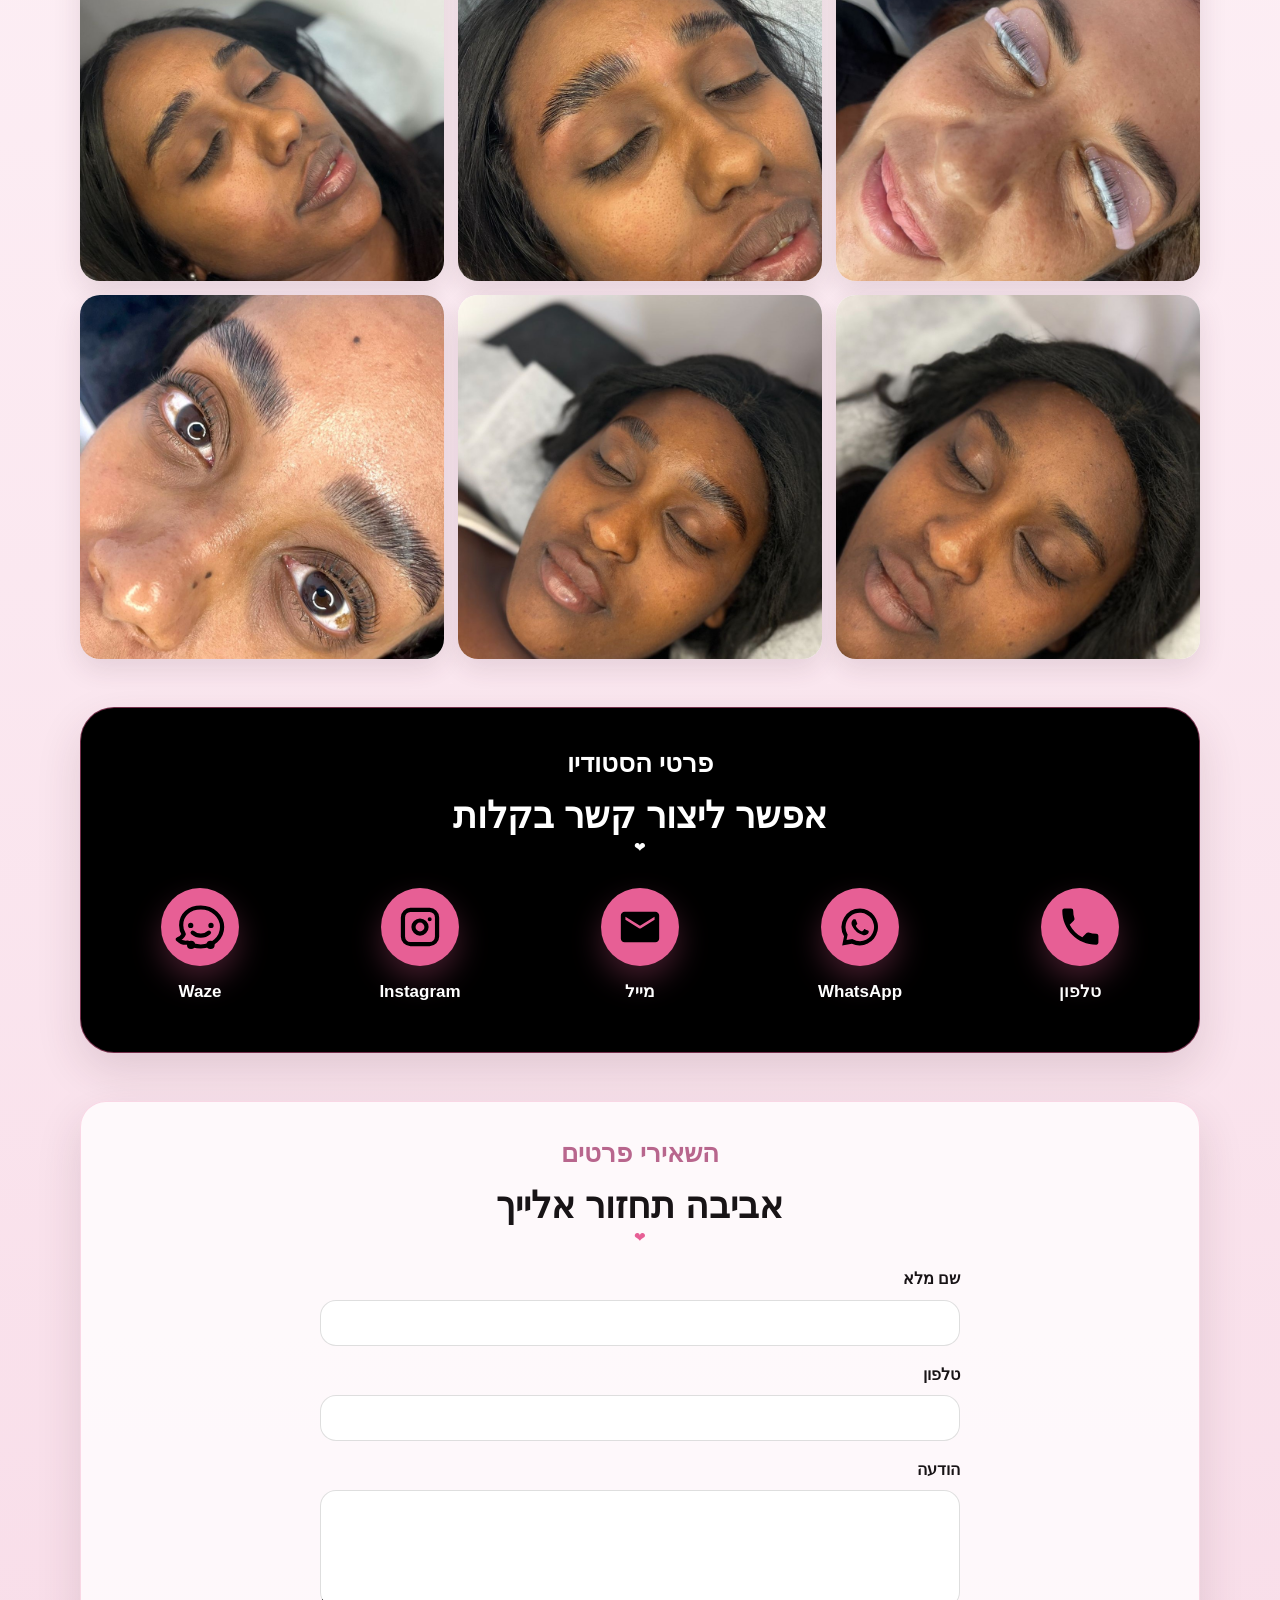
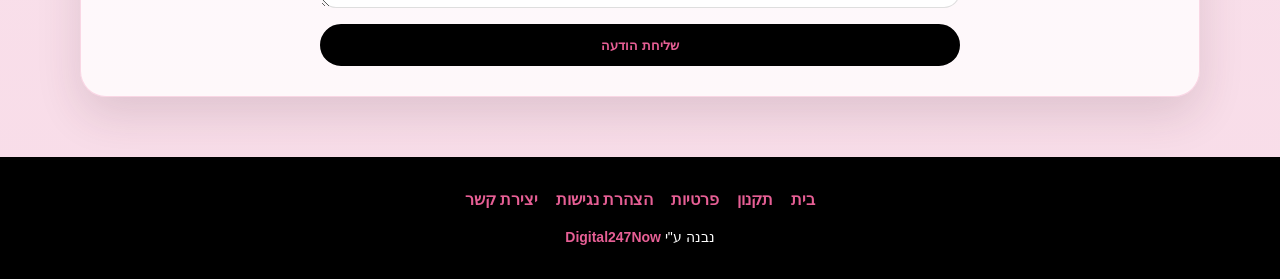
==== commit 1db70fe3: "Update index.html" ====
--- a/index.html
+++ b/index.html
@@ -122,7 +122,7 @@
             <p>
               עיצוב והרמת גבות למראה מלא, מורם וטבעי✨
               עיצוב מדוייק בהתאמה אישית למבנה הפנים,
-              לי ירת גבות נקיות, מסודרות ומחמיאות שמדגישות את היופי הטבעישלך.
+              לי ירת גבות נקיות, מסודרות ומחמיאות שמדגישות את היופי הטבעי שלך.
             </p>
             <a href="#brows-gallery">לגלריה</a>
           </div>
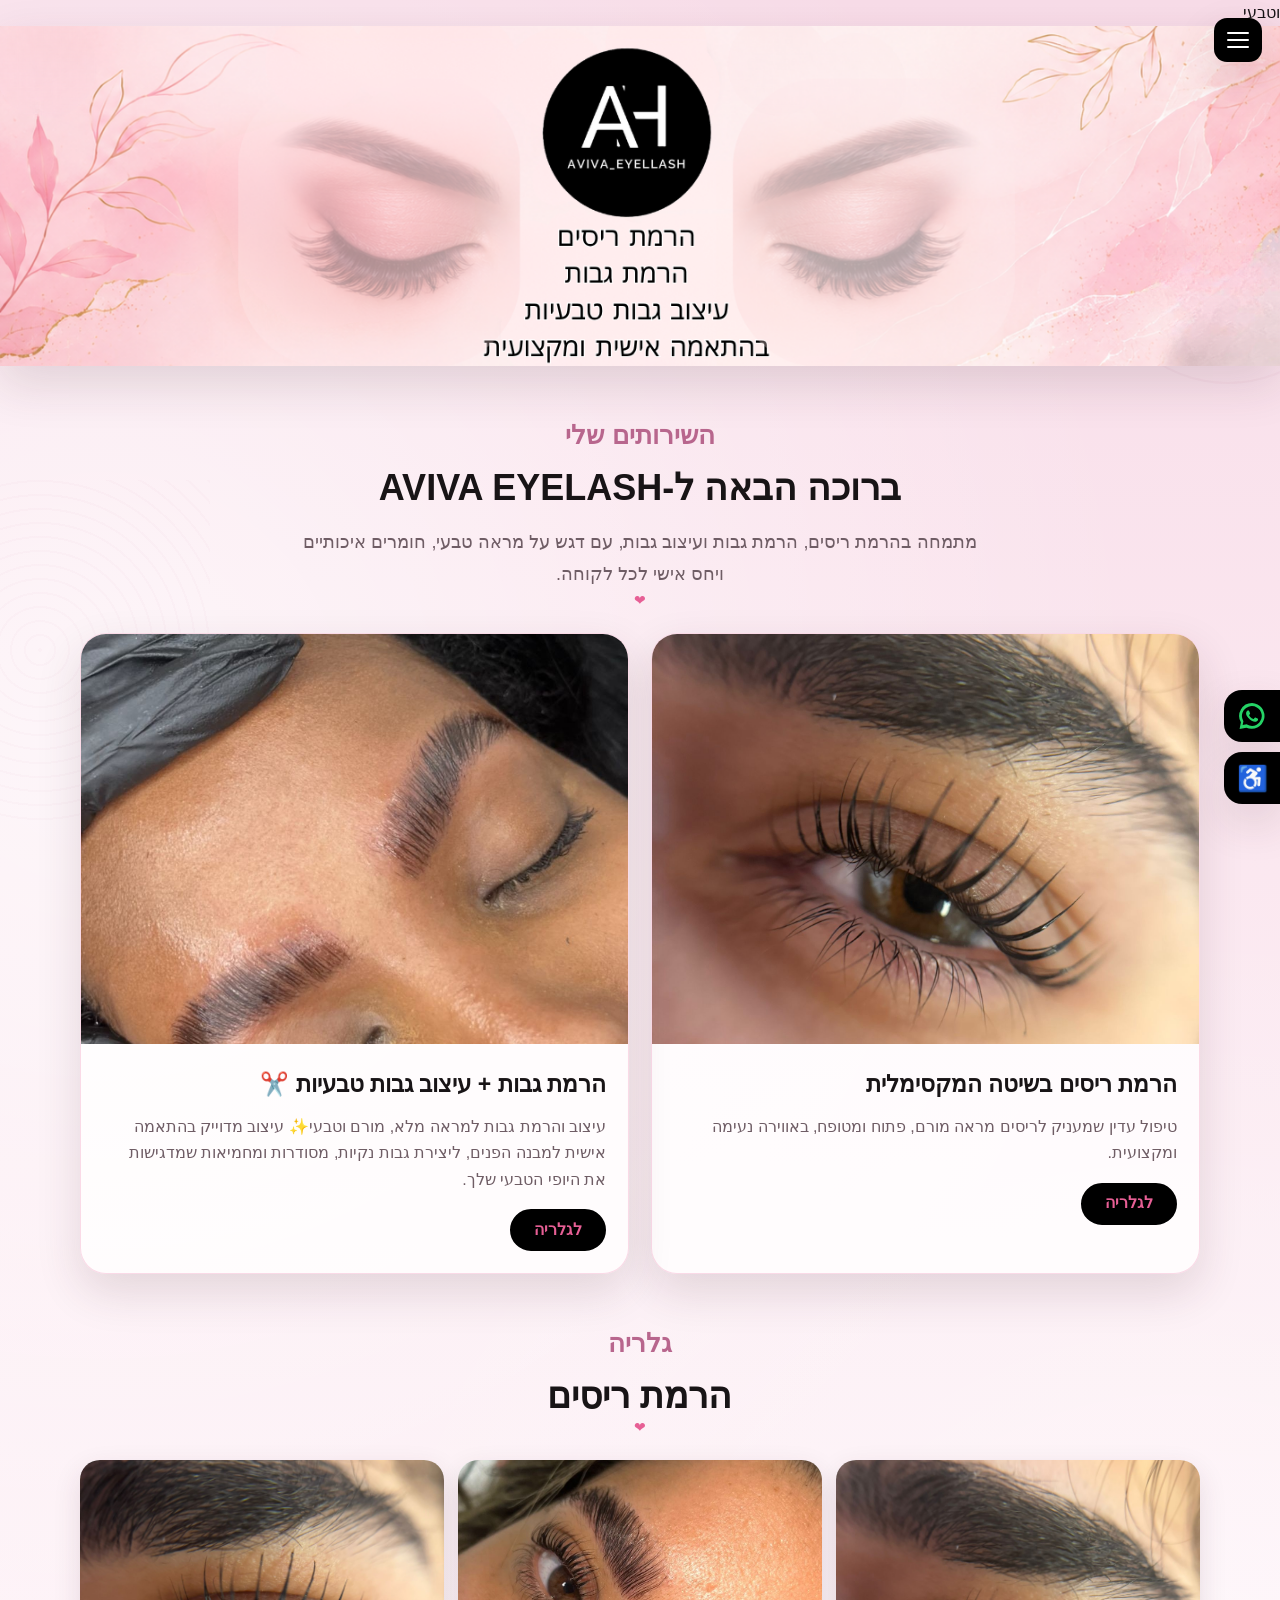
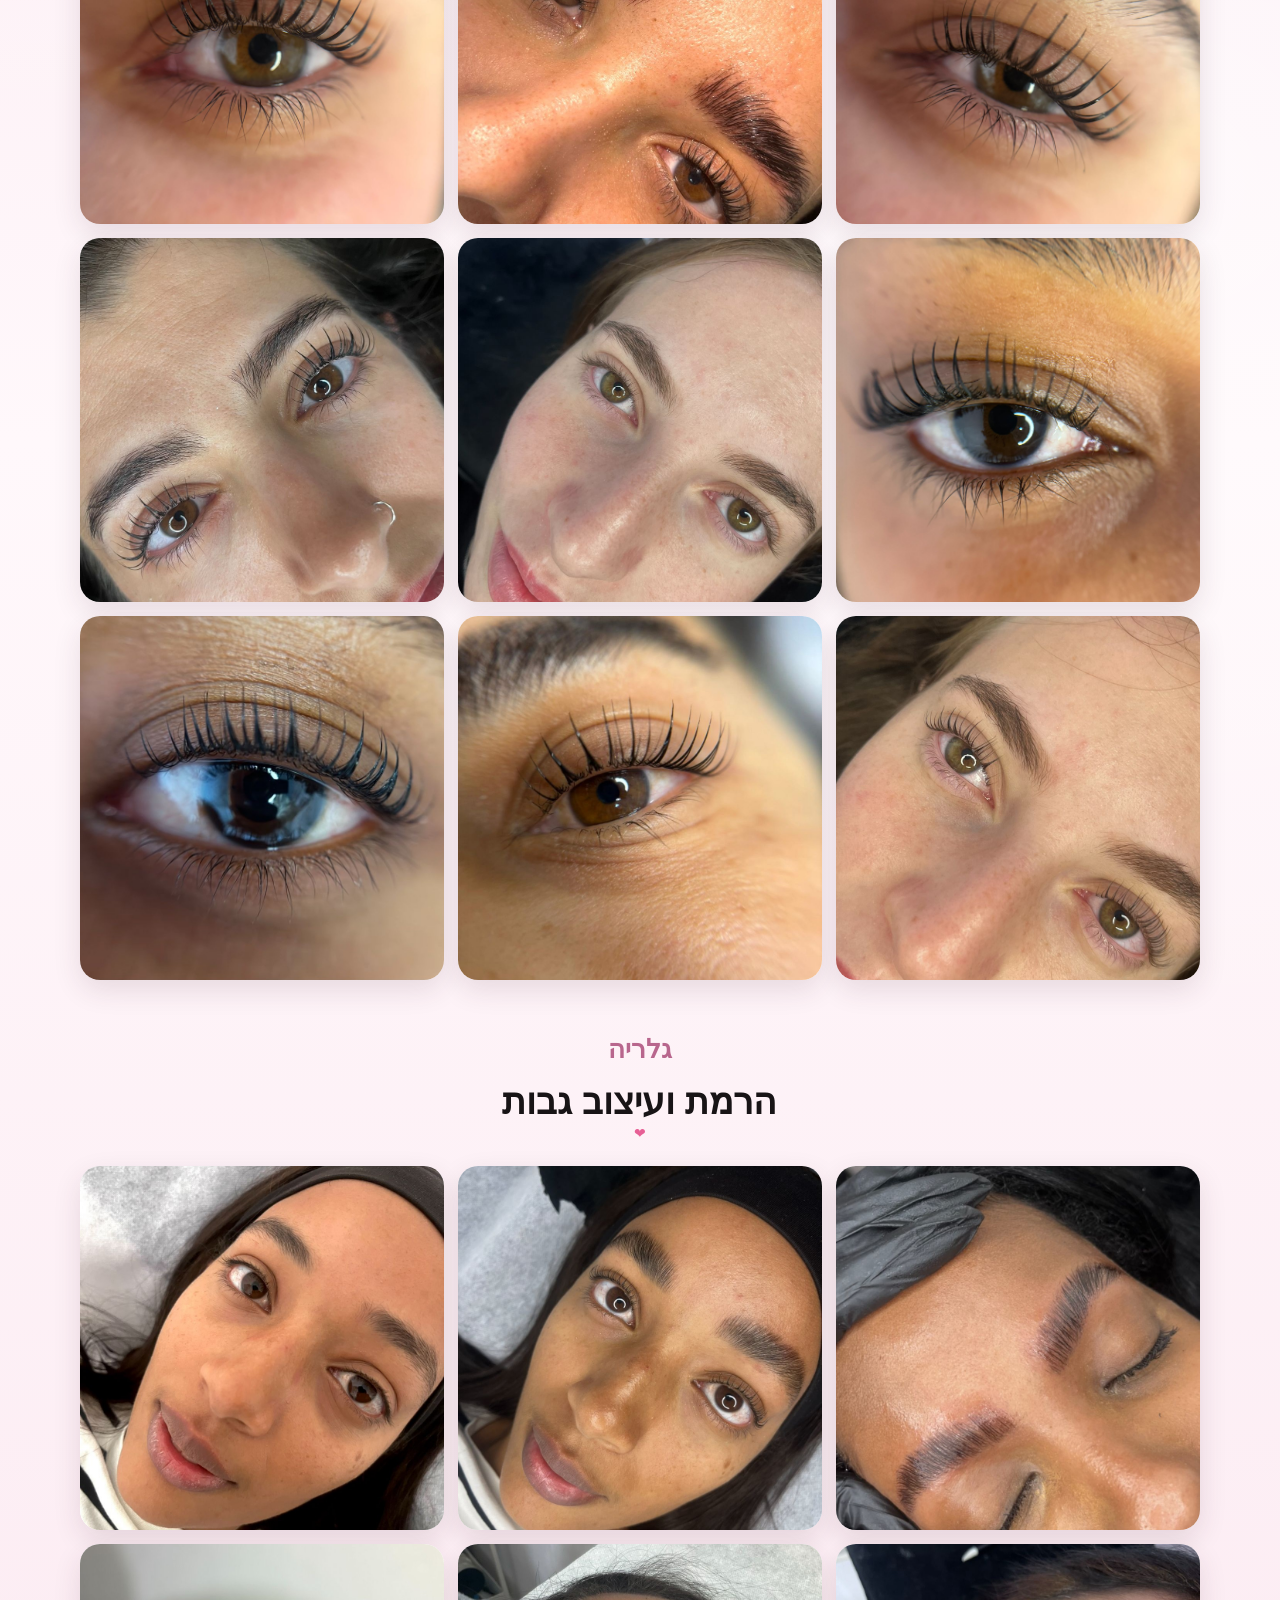
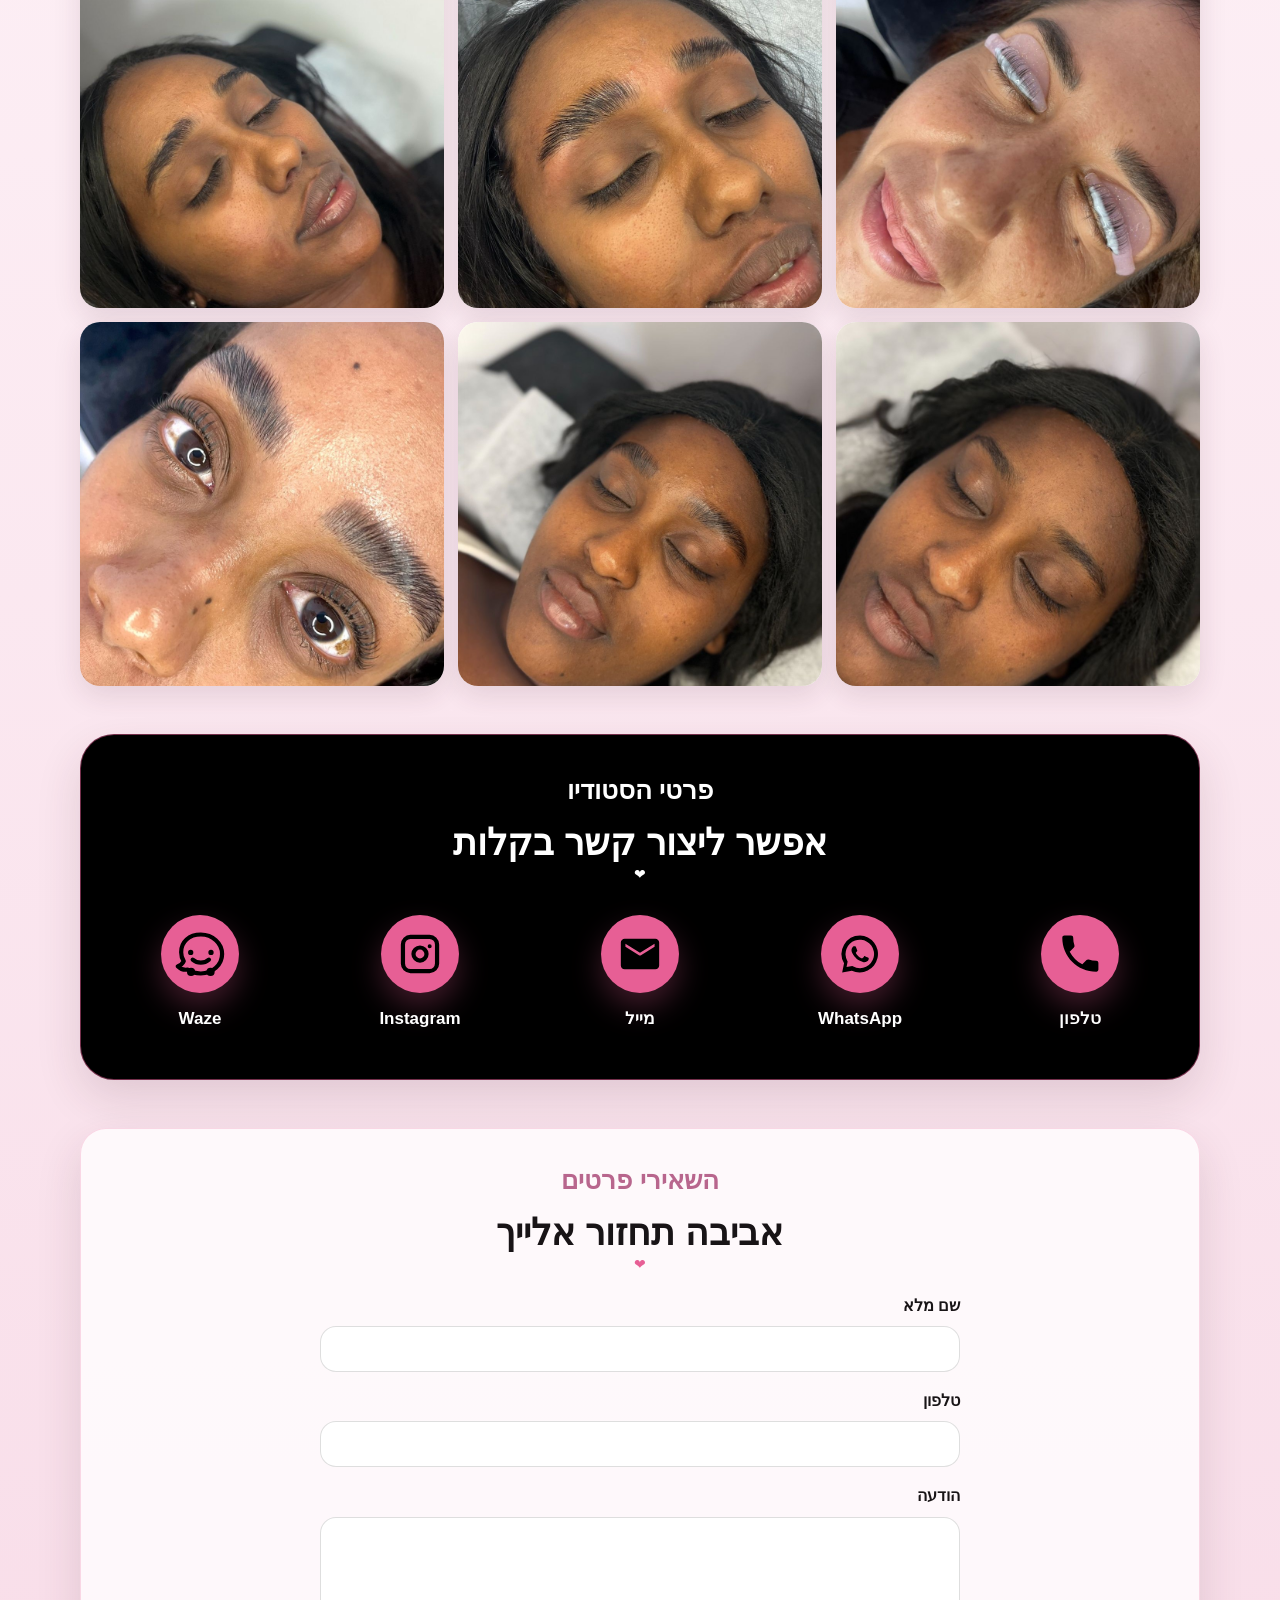
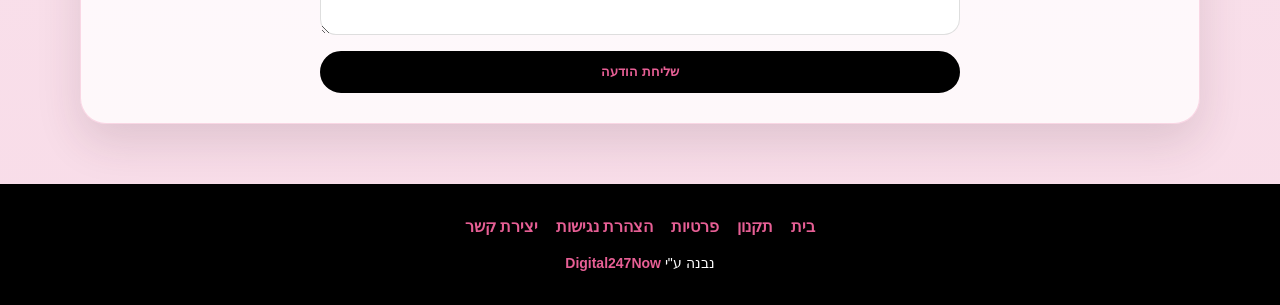
==== commit 1b1e8409: "Update index.html" ====
--- a/index.html
+++ b/index.html
@@ -1,4 +1,4 @@
-<!DOCTYPE html>
+וטבעי<!DOCTYPE html>
 <html lang="he" dir="rtl">
 <head>
   <meta charset="UTF-8">
@@ -122,7 +122,7 @@
             <p>
               עיצוב והרמת גבות למראה מלא, מורם וטבעי✨
               עיצוב מדוייק בהתאמה אישית למבנה הפנים,
-              לי ירת גבות נקיות, מסודרות ומחמיאות שמדגישות את היופי הטבעי שלך.
+              ליצירת גבות נקיות, מסודרות ומחמיאות שמדגישות את היופי הטבעי שלך.
             </p>
             <a href="#brows-gallery">לגלריה</a>
           </div>
